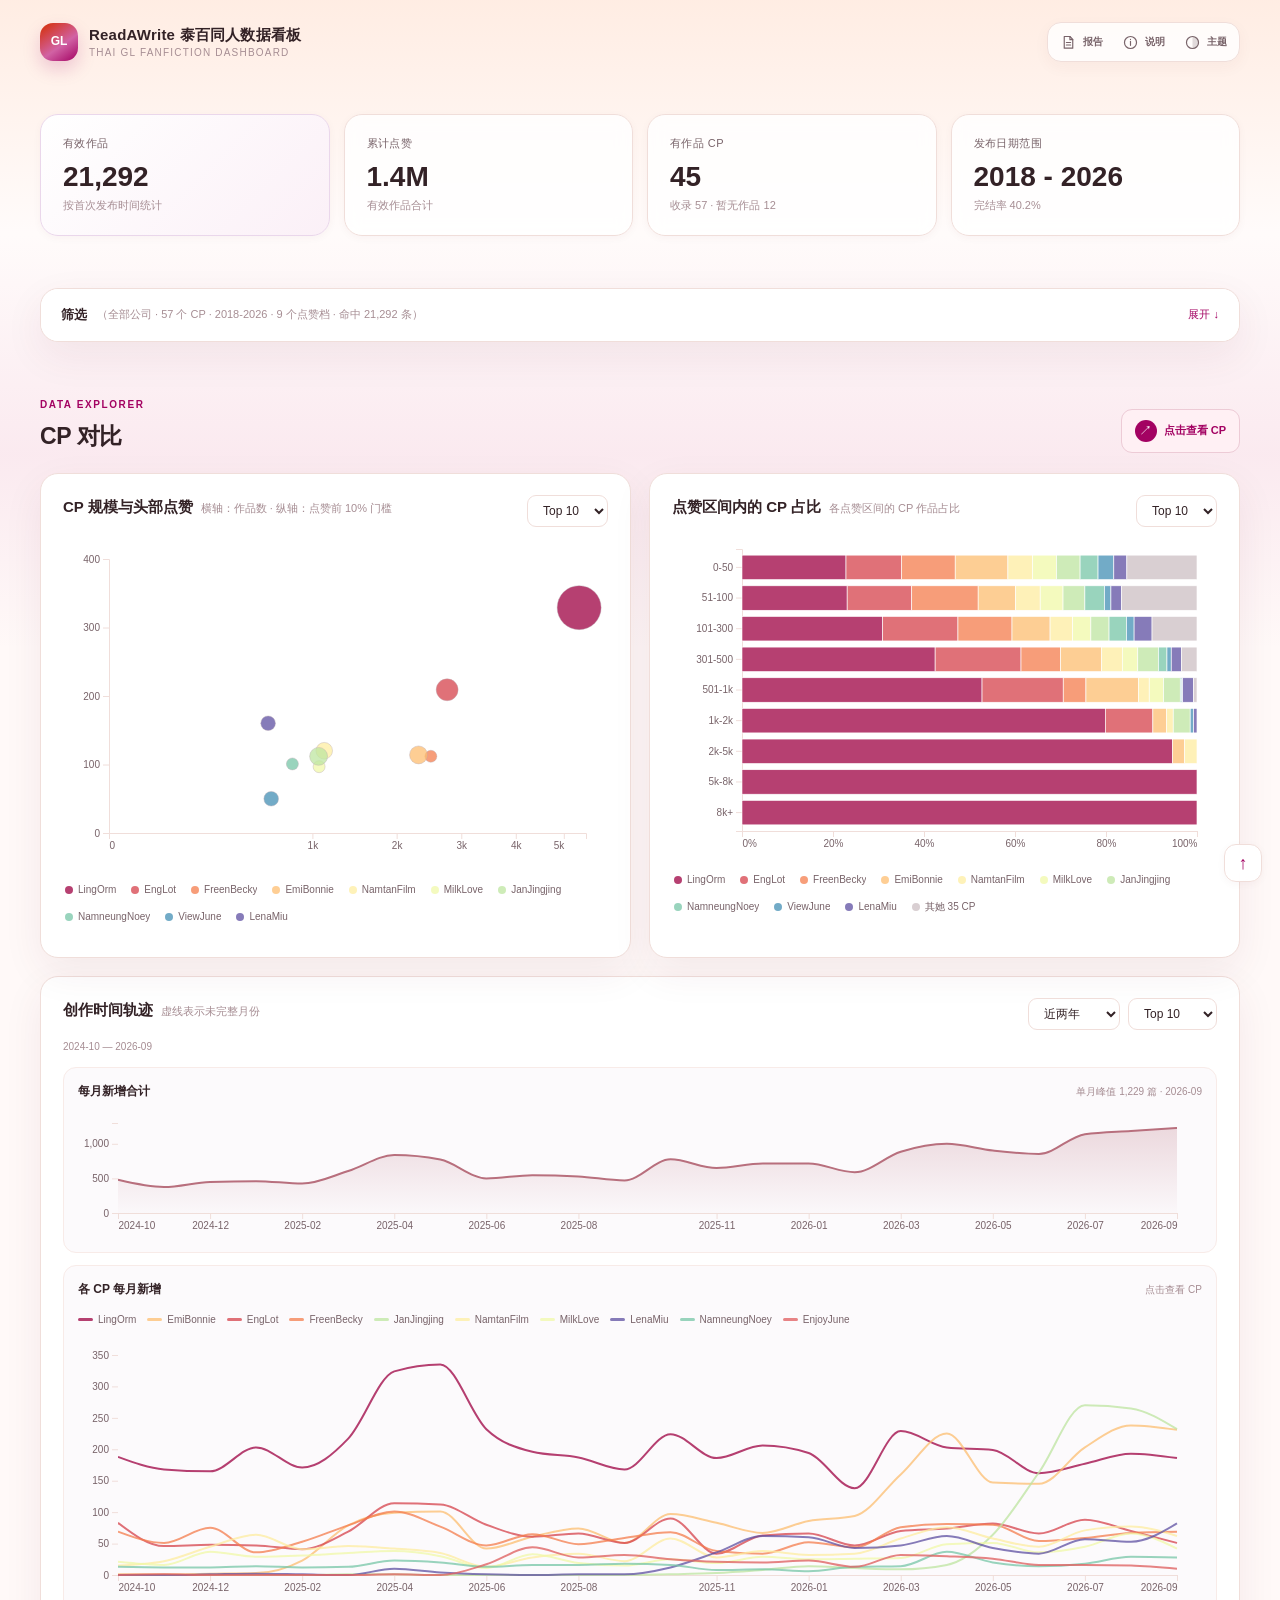
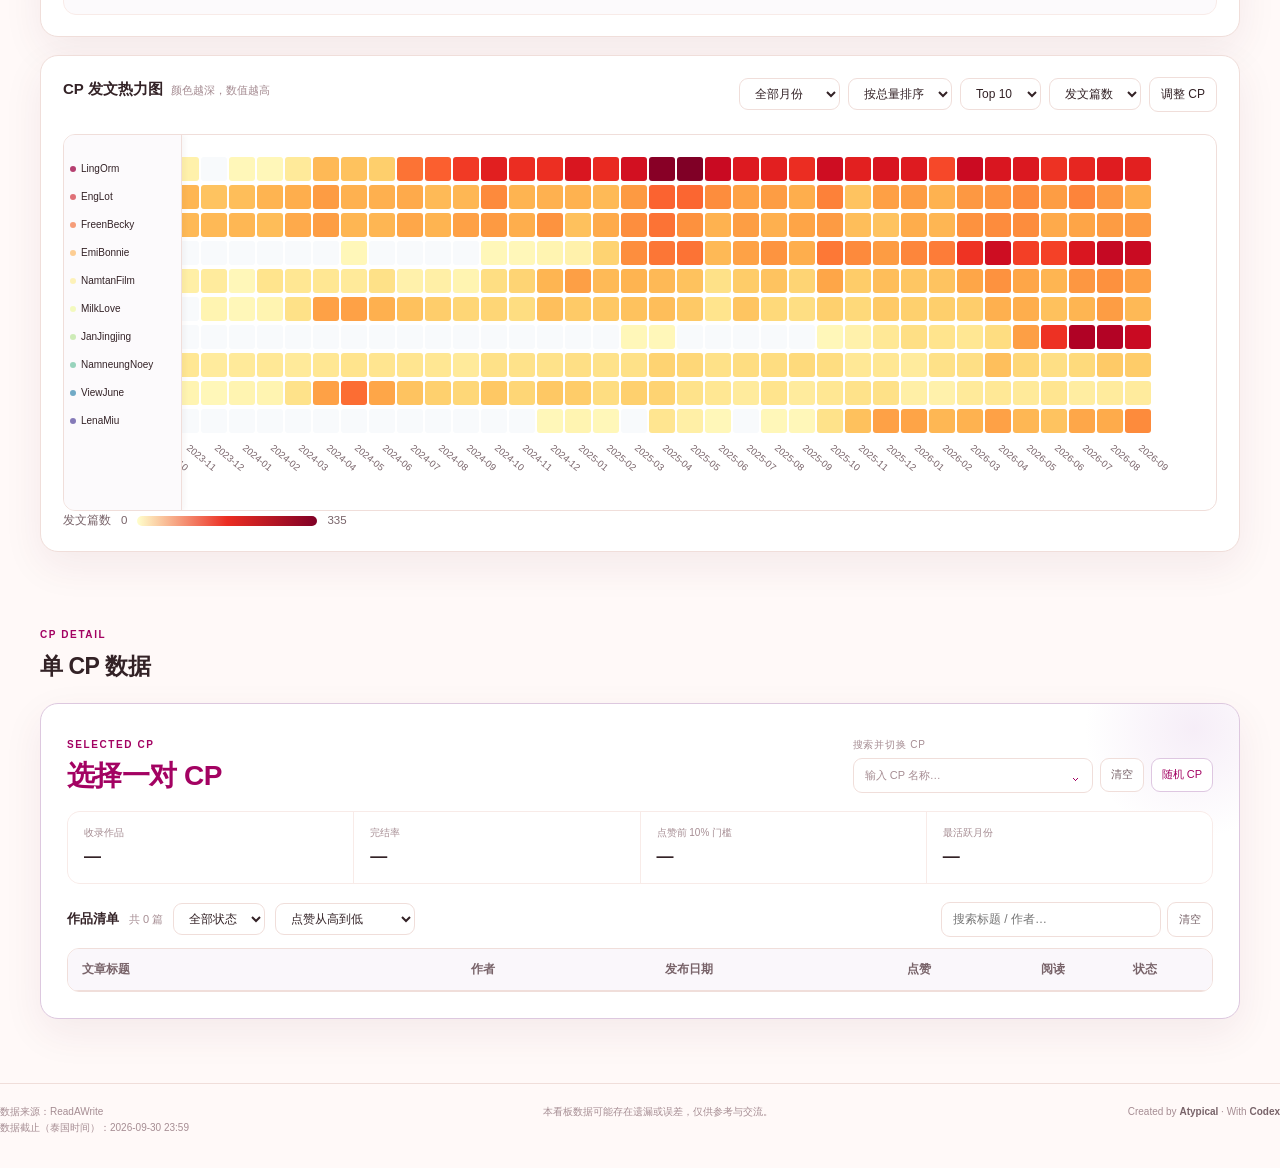
==== index.html @ e224a563 "发布最新剧集与CP数据" ====
<!DOCTYPE html>
<html lang="zh-CN">
<head>
    <meta charset="UTF-8" />
    <meta name="viewport" content="width=device-width, initial-scale=1.0" />
    <script>
        try {
            if (localStorage.getItem("dashboard-theme") === "white") document.documentElement.dataset.theme = "white";
        } catch (_) {}
        if ("scrollRestoration" in history) history.scrollRestoration = "manual";
        const navigationEntry = performance.getEntriesByType("navigation")[0];
        if (navigationEntry && navigationEntry.type === "reload") {
            if (location.hash) history.replaceState(null, "", location.pathname + location.search);
            window.scrollTo(0, 0);
            window.addEventListener("pageshow", () => requestAnimationFrame(() => window.scrollTo(0, 0)), { once: true });
        }
    </script>
    <meta name="description" content="ReadAWrite 泰百 CP 同人作品数据看板。" />
    <title>泰百同人数据看板</title>
    <script defer src="vendor/d3.v7.min.js?v=f2094bbf6141"></script>
    <link rel="stylesheet" href="style.css?v=07e636f7b46c" />
</head>
<body>
    <header class="site-header">
        <a class="brand" id="dailyDrawTrigger" href="#top" aria-label="抽取今日 CP">
            <span class="brand-mark">GL</span>
            <span><strong>ReadAWrite 泰百同人数据看板</strong><small>THAI GL FANFICTION DASHBOARD</small></span>
        </a>
        <div class="site-header-actions">
            <button class="header-icon-button review-queue-trigger" id="reviewQueueButton" type="button" aria-expanded="false" aria-controls="reviewQueuePanel" title="打开校对篮" hidden><span class="header-icon" aria-hidden="true"><svg viewBox="0 0 24 24"><path d="M9 5H7a2 2 0 0 0-2 2v12h14V7a2 2 0 0 0-2-2h-2"/><path d="M9 3h6v4H9zM8.5 13l2 2 4.5-5"/></svg></span><span class="header-action-label">校对</span><span class="review-count-badge" id="reviewQueueCount">0</span></button>
            <a class="header-icon-button report-link" href="reports/index.html" aria-label="查看全 CP 数据报告" title="全 CP 报告"><span class="header-icon" aria-hidden="true"><svg viewBox="0 0 24 24"><path d="M6 3.5h8l4 4V20H6z"/><path d="M14 3.5V8h4M9 12h6M9 15.5h6"/></svg></span><span class="header-action-label">报告</span></a>
            <div class="data-info header-data-info" id="dataInfo"><button class="data-info-trigger header-icon-button" id="dataInfoTrigger" type="button" aria-expanded="false" aria-controls="dataInfoPopover" aria-label="数据说明" title="数据说明"><span class="header-icon" aria-hidden="true"><svg viewBox="0 0 24 24"><circle cx="12" cy="12" r="8.5"/><path d="M12 10.5V16"/><path d="M12 7.6h.01"/></svg></span><span class="header-action-label">说明</span></button><div class="data-info-popover" id="dataInfoPopover" role="dialog" aria-label="数据说明" hidden><div class="data-info-header"><strong>数据说明</strong><button id="dataInfoClose" type="button" aria-label="关闭数据说明">×</button></div><dl><div><dt>收录范围：</dt><dd>收录至少有 1 章且发布日期有效的作品。剔除 BL 关键词、非目标 CP、失效页面及人工排除项。</dd></div><div><dt>CP 识别：</dt><dd>按双方姓名的正序、逆序及部分泰文写法识别。</dd></div><div><dt>归属与去重：</dt><dd>同一链接仅保留一条；多 CP 命中时依次参考标题、Tag 与人工复核。</dd></div><div><dt>时间口径：</dt><dd>按作品首次发布时间统计；后续标题、Tag 或 CP 修改可能影响时间线识别。</dd></div><div><dt>免责声明：</dt><dd>非官方数据项目。配色不代表应援色、排名或立场；数据可能存在遗漏或误差，仅供参考与交流。</dd></div></dl></div></div>
            <button class="theme-toggle header-icon-button" id="themeToggle" type="button" aria-label="简洁模式" aria-pressed="false" title="简洁模式"><span class="header-icon" aria-hidden="true"><svg class="theme-glyph" viewBox="0 0 24 24"><circle cx="12" cy="12" r="8.5"/><path class="theme-glyph-fill" d="M12 3.5a8.5 8.5 0 0 1 0 17z"/></svg></span><span class="header-action-label">主题</span></button>
        </div>
    </header>

    <main id="top">
        <section class="kpi-grid" id="kpiStrip" aria-label="当前筛选概览">
            <article class="kpi-card featured"><div class="kpi-label" id="kpiArticleLabel">有效作品</div><div class="kpi-value" id="kpiTotalArticles">—</div><div class="kpi-sub" id="kpiQualityNote">数据加载中…</div></article>
            <article class="kpi-card"><div class="kpi-label">累计点赞</div><div class="kpi-value" id="kpiTotalLikes">—</div><div class="kpi-sub" id="kpiLikesNote">有效作品合计</div></article>
            <article class="kpi-card"><div class="kpi-label" id="kpiCpLabel">有作品 CP</div><div class="kpi-value" id="kpiTotalCPs">—</div><div class="kpi-sub" id="kpiTopCP">收录 — · 暂无作品 —</div></article>
            <article class="kpi-card"><div class="kpi-label">发布日期范围</div><div class="kpi-value" id="kpiTimeSpan">—</div><div class="kpi-sub" id="kpiEndRate">完结率 —</div></article>
        </section>

        <section class="panel" id="filterPanel" style="display:none;">
            <button class="filter-header-bar" id="toggleFilterBtn" type="button" aria-expanded="false" aria-controls="filterContent">
                <span><b>筛选</b><small id="filterSummaryText"></small></span><span id="filterToggleIcon">展开 ↓</span>
            </button>
            <div class="filter-content" id="filterContent" style="display:none;">
                <div class="control-row mobile-collapsed"><button class="mobile-filter-section-toggle" type="button" aria-expanded="false"><span>公司 / 厂牌</span><small id="mobileCompanyCount">—</small></button><span class="control-label">公司 / 厂牌</span><div class="control-body"><div class="btn-group"><button class="btn-action" id="selectAllCompanyBtn">全选</button><button class="btn-action mobile-secondary-action" id="invertCompanyBtn">反选</button><button class="btn-action" id="clearCompanyBtn">清空</button></div><div class="multiselect-box" id="companyCheckboxList"></div></div></div>
                <div class="control-row mobile-collapsed"><button class="mobile-filter-section-toggle" type="button" aria-expanded="false"><span>CP 选择</span><small id="mobileCpCount">—</small></button><span class="control-label">CP 选择</span><div class="control-body"><div class="btn-group"><input type="text" id="cpSearchInput" class="search-input" placeholder="搜索 CP…" /><button class="btn-action" id="selectAllCPBtn">选中可见</button><button class="btn-action mobile-secondary-action" id="invertCPBtn">反选可见</button><button class="btn-action" id="clearCPBtn">清空</button></div><div class="multiselect-box compact-group" id="cpCheckboxList"></div></div></div>
                <div class="control-row mobile-collapsed"><button class="mobile-filter-section-toggle" type="button" aria-expanded="false"><span>发文年份</span><small id="mobileYearCount">—</small></button><span class="control-label">发文年份</span><div class="control-body"><div class="btn-group"><button class="btn-action" id="selectAllYearBtn">全选</button><button class="btn-action mobile-secondary-action" id="invertYearBtn">反选</button><button class="btn-action" id="clearYearBtn">清空</button></div><div class="multiselect-box" id="yearCheckboxList"></div></div></div>
                <div class="control-row mobile-collapsed"><button class="mobile-filter-section-toggle" type="button" aria-expanded="false"><span>点赞分档</span><small id="mobileTierCount">—</small></button><span class="control-label">点赞分档</span><div class="control-body"><div class="btn-group"><button class="btn-action" id="selectAllTierBtn">全选</button><button class="btn-action mobile-secondary-action" id="invertTierBtn">反选</button><button class="btn-action" id="clearTierBtn">清空</button><span class="mobile-line-break"></span><span class="helper">精确区间</span><input type="number" id="customLikeMin" class="search-input small" placeholder="最小" /><span>-</span><input type="number" id="customLikeMax" class="search-input small" placeholder="最大" /></div><div class="btn-group" id="tierChips"></div></div></div>
                <div class="filter-footer"><span class="helper">仅展示收录的有效作品</span><button class="btn-action" id="resetBtn">重置全部筛选</button></div>
                <div class="mobile-filter-actions"><button class="btn-action" id="mobileResetBtn" type="button">重置筛选</button><button class="primary-button" id="mobileCollapseFilterBtn" type="button">收起筛选（<span id="mobileFilterResultCount">—</span> 篇）</button></div>
            </div>
        </section>

        <div id="dashboardGrid" style="display:none;">
            <section id="explore">
                <div class="section-heading"><div><span class="section-kicker">DATA EXPLORER</span><h2>CP 对比</h2></div><div class="interaction-tip"><span aria-hidden="true">↗</span><strong>点击查看 CP</strong></div></div>
                <div class="grid-equal-2">
                    <article class="card"><div class="card-header"><div><h3>CP 规模与头部点赞</h3><p class="sub" id="cpBarSubText">横轴：作品数 · 纵轴：点赞前 10% 门槛</p></div><select id="cpBarTopNSelect"><option value="10" selected>Top 10</option><option value="15">Top 15</option><option value="20">Top 20</option><option value="all">全部</option></select></div><div class="chart-scroll"><svg id="cpBarChart"></svg></div><div id="cpProfileLegend" class="chart-legend"></div></article>
                    <article class="card"><div class="card-header"><div><h3>点赞区间内的 CP 占比</h3><p class="sub" id="likesSubText">各点赞区间的 CP 作品占比</p></div><select id="likesTopNSelect"><option value="10" selected>Top 10</option><option value="15">Top 15</option><option value="20">Top 20</option><option value="all">全部</option></select></div><div class="chart-scroll"><svg id="likesChart"></svg></div><div id="likesLegend" class="chart-legend"></div></article>
                </div>

                <article class="card wide-card" id="growthCard">
                    <div class="card-header"><div><h3>创作时间轨迹</h3><p class="sub">虚线表示未完整月份</p></div><div class="trend-controls"><select id="growthRangeSelect" aria-label="趋势图时间范围"><option value="12">近一年</option><option value="24" selected>近两年</option><option value="all">全部历史</option></select><select id="growthTopNSelect" aria-label="趋势图显示 CP 数量" title="按所选趋势区间的新增作品数排序"><option value="10" selected>Top 10</option><option value="15">Top 15</option><option value="20">Top 20</option><option value="all">全部 CP</option></select></div></div>
                    <div class="trend-range-note"><span id="growthRangeMeta"></span><span id="growthScrollHint" hidden>左右滑动查看历史</span></div>
                    <div class="trend-split-container">
                        <div class="trend-sub-card"><div class="trend-sub-title"><span>每月新增合计</span><span id="totalTrendMeta"></span></div><div class="trend-plot"><div class="trend-scroll" id="growthTotalScroll" tabindex="0" role="region" aria-label="每月新增合计趋势图" aria-describedby="growthScrollHint"><svg id="growthTotalChart"></svg></div><svg class="trend-y-axis" id="growthTotalAxis" aria-hidden="true"></svg></div></div>
                        <div class="trend-sub-card"><div class="trend-sub-title"><span>各 CP 每月新增</span><small>点击查看 CP</small></div><div id="growthLegend" class="chart-legend"></div><div class="trend-plot"><div class="trend-scroll" id="growthCpScroll" tabindex="0" role="region" aria-label="各 CP 每月新增趋势图" aria-describedby="growthScrollHint"><svg id="growthChart"></svg></div><svg class="trend-y-axis" id="growthCpAxis" aria-hidden="true"></svg></div></div>
                    </div>
                </article>

                <article class="card wide-card" id="heatmapCard"><div class="card-header"><div><h3>CP 发文热力图</h3><p class="sub">颜色越深，数值越高</p></div><div class="btn-group"><select id="heatmapRangeSelect" aria-label="热力图时间范围"><option value="all" selected>全部月份</option><option value="3">近 3 个月</option><option value="6">近 6 个月</option><option value="12">近 12 个月</option></select><select id="heatmapSortSelect"><option value="total" selected>按总量排序</option><option value="alpha">按名称排序</option></select><select id="heatmapTopNSelect"><option value="10" selected>Top 10</option><option value="15">Top 15</option><option value="20">Top 20</option><option value="all">全部</option></select><select id="metricSelect"><option value="count">发文篇数</option><option value="likes">点赞总量</option><option value="view_count">阅读总量</option><option value="chapter_count">章节总量</option></select><button id="heatmapCpToggle" class="heatmap-cp-toggle" type="button" aria-expanded="false">调整 CP</button></div></div><div id="heatmapCpPanel" class="heatmap-cp-panel" hidden><div id="heatmapCpChecks" class="heatmap-cp-checks"></div><div class="heatmap-cp-panel-footer"><span id="heatmapHiddenCount">已隐藏 0 个</span><button id="heatmapRestoreAll" type="button">全部显示</button></div></div><div id="heatmapContainer"></div><div id="heatmapLegend"></div></article>
            </section>

            <section id="focus" class="focus-section">
                <div class="section-heading"><div><span class="section-kicker">CP DETAIL</span><h2>单 CP 数据</h2></div></div>
                <article class="focus-card" id="focusCard">
                    <div class="focus-header" id="focusHeader"><div class="lenamiu-easter-egg" id="lenamiuEasterEgg" aria-hidden="true"></div><div class="focus-identity"><span class="focus-overline">SELECTED CP</span><div class="focus-title-line"><h3 id="currentFocusCpLabel">选择一对 CP</h3><a class="single-cp-report-link" id="singleCpReportLink" href="reports/cp.html" aria-label="查看单 CP 创作趋势分析" title="查看趋势报告" hidden>报告 <span>↗</span></a></div></div><div class="focus-picker"><span>搜索并切换 CP</span><div class="focus-picker-row"><div class="focus-combobox"><input id="focusCpSearch" class="search-input" placeholder="输入 CP 名称…" autocomplete="off" role="combobox" aria-expanded="false" aria-controls="focusCpOptions" /><button id="focusCpArrow" type="button" aria-label="展开 CP 列表">⌄</button><div id="focusCpOptions" class="focus-cp-options" role="listbox" hidden></div></div><button class="focus-tool-button" id="clearFocusCpBtn" type="button">清空</button><button class="focus-tool-button random" id="randomCpBtn" type="button">随机 CP</button></div></div></div>
                    <div class="focus-stats" id="focusStats"><div><span>收录作品</span><strong id="focusArticleTotal">—</strong></div><div><span>完结率</span><strong id="focusCompletionRate">—</strong></div><div><span>点赞前 10% 门槛</span><strong id="focusLikeP90">—</strong></div><div><span>最活跃月份</span><strong id="focusPeakMonth">—</strong></div></div>
                    <div class="table-toolbar"><div class="table-title"><strong>作品清单</strong><span id="articleCountBadge">共 0 篇</span><select id="tableStatusSelect" aria-label="作品完结状态"><option value="all">全部状态</option><option value="ended">已完结</option><option value="ongoing">连载中</option></select><select id="tableSortSelect" aria-label="作品排序方式"><option value="likes_desc">点赞从高到低</option><option value="date_desc">发布日期从新到旧</option><option value="views_desc">阅读量从高到低</option><option value="title_asc">标题名称排序</option></select></div><div class="table-search-wrap"><input type="text" id="tableFilterInput" class="table-search-input" placeholder="搜索标题 / 作者…" /><button id="clearTableSearchBtn" type="button">清空</button></div></div>
                    <div class="article-table-wrap"><table class="article-table"><thead><tr><th>文章标题</th><th>作者</th><th>发布日期</th><th class="number">点赞</th><th class="number">阅读</th><th class="center">状态</th></tr></thead><tbody id="articleTableBody"></tbody></table></div><button id="loadMoreArticlesBtn" class="load-more-articles" type="button" hidden>加载更多</button>
                </article>
            </section>
        </div>

    </main>

    <footer id="pageFooter"><span>数据来源：ReadAWrite<br>数据截止（泰国时间）：<span id="dataCutoff">—</span></span><span class="footer-disclaimer">本看板数据可能存在遗漏或误差，仅供参考与交流。</span><span>Created by <strong>Atypical</strong> · With <strong>Codex</strong></span></footer>
    <div class="daily-draw-layer" id="dailyDrawLayer" hidden>
        <button class="daily-draw-close" id="dailyDrawClose" type="button" aria-label="关闭抽卡结果">×</button>
        <div class="daily-card-scene">
            <article class="daily-draw-card" id="dailyDrawCard" role="dialog" aria-modal="true" aria-labelledby="dailyDrawCp" tabindex="0" aria-label="点击翻开今日 CP 卡牌">
                <div class="daily-card-face daily-card-back" aria-hidden="true"><b>今日抽选</b><span>点击揭晓</span><small>READAWRITE</small></div>
                <div class="daily-card-face daily-card-front">
                    <div class="daily-ticket-head"><span class="daily-draw-kicker">今日抽选</span><time id="dailyDrawDate">—</time></div>
                    <div class="daily-photo-area"><div class="daily-reveal-text"><h2 id="dailyDrawCp" aria-live="polite">—</h2></div></div>
                    <div class="daily-draw-result" id="dailyDrawResult"><span class="daily-work-label">随机作品</span><a class="daily-work-title" id="dailyWorkTitle" href="#" target="_blank" rel="noopener noreferrer">—</a><span class="daily-work-status" id="dailyWorkStatus">—</span><div class="daily-work-byline"><span class="daily-work-author" id="dailyWorkAuthor">—</span><span id="dailyWorkLikes">—</span></div><span id="dailyWorkDate" hidden>—</span></div>
                    <div class="daily-ticket-foot" aria-hidden="true"><i></i><small>READAWRITE FANFICTION</small></div>
                </div>
            </article>
        </div>
        <span class="daily-gacha-hint" id="dailyDrawHint">点击卡牌翻开</span>
    </div>
    <a class="back-to-top" href="#top" aria-label="返回顶部" title="返回顶部">↑</a>
    <aside class="review-queue-panel" id="reviewQueuePanel" aria-label="人工校对篮" hidden>
        <div class="review-queue-head"><div><strong>人工校对篮</strong><small>只记录改 CP 与手动排除</small></div><button id="reviewQueueClose" type="button" aria-label="关闭校对篮">×</button></div>
        <div class="review-queue-list" id="reviewQueueList"></div>
        <div class="review-queue-actions"><button class="btn-action" id="reviewQueueClear" type="button">清空</button><button class="primary-button" id="reviewQueueDownload" type="button">导出 CSV</button></div>
    </aside>
    <dialog class="review-dialog" id="reviewDialog">
        <form method="dialog" id="reviewForm">
            <div class="review-dialog-head"><div><span>人工校对</span><strong id="reviewDialogTitle">—</strong></div><button value="cancel" aria-label="关闭校对">×</button></div>
            <p class="review-dialog-current">当前 CP：<b id="reviewDialogCurrentCp">—</b></p>
            <label for="reviewNewCp">改为</label><select id="reviewNewCp"></select>
            <label for="reviewNote">备注（可选）</label><textarea id="reviewNote" rows="2" placeholder="例如：标题实际属于另一组 CP"></textarea>
            <div class="review-dialog-actions"><button class="btn-action" value="cancel">取消</button><button class="review-exclude-button" id="reviewExcludeButton" type="button">手动排除</button><button class="primary-button" id="reviewSaveCpButton" type="button">保存 CP 修改</button></div>
        </form>
    </dialog>
    <div class="tooltip" id="tooltip"></div>
    <script defer src="cp_catalog.js"></script>
    <script defer src="script.js?v=1479b30565b5"></script>
</body>
</html>
---- style.css ----
:root {
    --bg-page:#fff9f8; --bg-card:#fff; --bg-soft:#fff2ee; --border:#f0deda; --border-light:#f8ebe8;
    --text-main:#332226; --text-muted:#786369; --text-sub:#a68d93; --accent:#a30262; --accent-hover:#7f034e;
    --accent-bg:#fbe7f2; --rose:#d162a4; --rose-soft:#fcebf4; --blue:#b74478; --blue-soft:#fae8ef;
    --gold:#e88745; --radius:18px; --shadow-sm:0 2px 8px rgba(105,35,51,.04);
    --shadow-card:0 14px 40px rgba(105,35,51,.07);
}
*{box-sizing:border-box} html{scroll-behavior:smooth} body{margin:0;color:var(--text-main);background:var(--bg-page);font-family:Inter,"Segoe UI","Microsoft YaHei UI","Microsoft YaHei","PingFang SC",sans-serif;line-height:1.6}
body::before{content:"";position:absolute;inset:0 0 auto;height:650px;background:linear-gradient(180deg,rgba(255,154,86,.13),rgba(255,255,255,.34) 36%,rgba(211,98,164,.10) 70%,transparent);pointer-events:none;z-index:-1}
.site-header{max-width:1380px;margin:auto;padding:22px 40px;display:flex;align-items:center;justify-content:space-between;gap:24px}
.brand{display:flex;align-items:center;gap:11px;color:inherit;text-decoration:none}.brand-mark{display:grid;place-items:center;width:38px;height:38px;border-radius:13px;background:linear-gradient(145deg,#d52d00,#d162a4 58%,#a30262);color:#fff;font-size:12px;font-weight:700;box-shadow:0 8px 18px rgba(163,2,98,.18)}
.brand:hover strong{color:var(--accent)}
.daily-draw-layer{position:fixed;inset:0;z-index:1000;display:grid;place-items:center;padding:20px;background:rgba(255,249,248,.58);backdrop-filter:blur(7px)}.daily-draw-layer[hidden]{display:none}.daily-draw-close{position:absolute;top:22px;right:26px;border:0;background:transparent;color:var(--text-muted);font:inherit;font-size:28px;cursor:pointer}.daily-draw-card{position:relative;width:min(390px,100%);min-height:400px;padding:34px;border:1px solid rgba(223,183,195,.75);border-radius:24px;background:linear-gradient(145deg,rgba(255,255,255,.96),rgba(255,246,248,.88));box-shadow:0 26px 70px rgba(99,45,64,.18);overflow:hidden;animation:daily-card-in .68s cubic-bezier(.2,.8,.2,1)}.daily-draw-glow{position:absolute;top:-110px;right:-100px;width:260px;height:260px;border-radius:50%;background:radial-gradient(circle,rgba(209,98,164,.24),transparent 68%);pointer-events:none}.daily-draw-kicker,.daily-work-label{display:block;color:var(--accent);font-size:10px;letter-spacing:.14em}.daily-draw-card h2{margin:12px 0 19px;font-size:38px;font-weight:500;letter-spacing:-.03em}.daily-draw-rule{width:42px;height:2px;margin-bottom:28px;background:linear-gradient(90deg,#d52d00,#d162a4)}.daily-work-label{margin-bottom:8px;color:var(--text-sub)}.daily-work-title{display:block;margin-bottom:5px;color:var(--text-main);font-size:18px;font-weight:600;text-decoration:none}.daily-work-title:hover{color:var(--accent);text-decoration:underline}.daily-work-author{color:var(--text-muted);font-size:12px}.daily-work-meta{display:flex;gap:16px;margin-top:18px;color:var(--text-sub);font-size:11px;font-variant-numeric:tabular-nums}.daily-draw-again{position:absolute;bottom:30px;left:34px;padding:4px 0;border:0;border-bottom:1px solid #c9789a;background:transparent;color:var(--accent);font:inherit;font-size:11px;cursor:pointer}@keyframes daily-card-in{from{opacity:0;transform:translateY(20px) scale(.96) rotateX(7deg)}to{opacity:1;transform:none}}@media(prefers-reduced-motion:reduce){.daily-draw-card{animation:none}}
.brand strong,.brand small{display:block}.brand strong{font-family:"Microsoft YaHei UI","Microsoft YaHei","PingFang SC",sans-serif;font-size:15px;font-weight:600;letter-spacing:.015em}.brand small{font-size:10px;color:var(--text-sub);letter-spacing:.12em;margin-top:-2px}
.site-header-actions{display:flex;align-items:center;gap:1px;padding:3px;border:1px solid var(--border);border-radius:14px;background:rgba(255,255,255,.82);box-shadow:0 5px 16px rgba(105,35,51,.045)}.header-data-info .data-info-popover{right:-4px;left:auto}.header-icon-button{display:flex;width:auto;height:32px;flex:0 0 auto;align-items:center;justify-content:center;gap:6px;padding:0 9px;border:0;border-radius:10px;background:transparent;color:var(--text-muted);font:inherit;line-height:1;text-decoration:none;cursor:pointer;transition:background-color .18s ease,color .18s ease}.header-icon{display:grid;width:17px;height:17px;place-items:center}.header-icon svg{width:17px;height:17px;overflow:visible;fill:none;stroke:currentColor;stroke-width:1.65;stroke-linecap:round;stroke-linejoin:round}.header-icon .theme-glyph-fill{fill:currentColor;stroke:none;opacity:.22}.theme-toggle[aria-pressed="true"] .theme-glyph{transform:rotate(180deg)}.theme-glyph{transition:transform .24s ease}.header-action-label{font-size:10px;font-weight:600}.header-icon-button:hover,.header-icon-button:focus-visible,.header-icon-button[aria-expanded="true"]{background:var(--accent-bg);color:var(--accent)}.header-icon-button:focus-visible{outline:2px solid rgba(163,2,98,.22);outline-offset:1px}.header-data-info .data-info-trigger{padding:0 9px;border:0;border-radius:10px;background:transparent;color:var(--text-muted);box-shadow:none}.header-data-info .data-info-trigger:hover,.header-data-info .data-info-trigger:focus-visible,.header-data-info .data-info-trigger[aria-expanded="true"]{border:0;background:var(--accent-bg);color:var(--accent)}
.theme-toggle{border-radius:11px}.theme-toggle:hover{background:var(--accent-bg);color:var(--accent)}
main{max-width:1380px;margin:auto;padding:0 40px 64px}.hero{min-height:0;padding:34px 6% 30px;display:block}
.eyebrow,.section-kicker,.focus-overline{font-size:10px;letter-spacing:.16em;color:var(--accent);font-weight:700}.hero-title-row{display:flex;align-items:center;gap:16px;flex-wrap:wrap;margin:12px 0 16px}.hero h1{font-family:"Microsoft YaHei UI","Microsoft YaHei","PingFang SC",sans-serif;font-size:clamp(36px,4.4vw,56px);line-height:1.2;letter-spacing:-.025em;font-weight:500;margin:0;max-width:760px}.hero-copy>p{max-width:620px;color:var(--text-muted);font-size:15px;margin:0}.data-info{position:relative;display:flex;align-items:center}.data-info-trigger{border:1px solid #e4bed0;border-radius:999px;background:#fff0f5;color:var(--accent);padding:8px 13px;font:inherit;font-size:12px;font-weight:500;cursor:pointer;box-shadow:0 4px 12px rgba(163,2,98,.07)}.data-info-trigger:hover,.data-info-trigger[aria-expanded="true"]{background:var(--accent);border-color:var(--accent);color:#fff}.data-info-popover{position:absolute;left:0;top:calc(100% + 9px);z-index:50;width:min(520px,calc(100vw - 40px));padding:15px 17px;background:#fff;border:1px solid var(--border);border-radius:14px;box-shadow:0 18px 50px rgba(73,35,49,.16);color:var(--text-muted)}.data-info-header{display:flex;align-items:center;justify-content:space-between;margin-bottom:7px}.data-info-header strong{font-size:13px;color:var(--text-main)}.data-info-header button{border:0;background:transparent;color:var(--text-sub);font:inherit;font-size:20px;line-height:1;cursor:pointer}.data-info-popover dl{margin:0}.data-info-popover dl>div{display:grid;grid-template-columns:72px minmax(0,1fr);gap:7px;font-size:11px;line-height:1.55;margin:6px 0}.data-info-popover dt{font-weight:600;color:var(--text-main);text-align:right}.data-info-popover dd{margin:0}
.hero-actions{display:flex;align-items:end;gap:10px;flex-wrap:wrap}.quick-picker{display:flex;flex-direction:column;gap:5px}.quick-picker span,.focus-picker span{font-size:10px;color:var(--text-sub);letter-spacing:.08em}.hero-search{min-width:260px}.primary-button,.text-button,.btn-action{font:inherit;cursor:pointer}.primary-button{border:0;border-radius:10px;background:var(--text-main);color:#fff;padding:10px 18px;font-size:13px;font-weight:600;box-shadow:0 8px 18px rgba(40,32,45,.14)}.primary-button:hover{background:var(--accent-hover)}.text-button{border:0;background:transparent;color:var(--accent);padding:10px;font-size:12px}
.hero-orbit{position:relative;width:290px;height:290px;justify-self:center}.orbit{position:absolute;border:1px solid rgba(163,2,98,.16);border-radius:50%;inset:10px;transform:rotate(-15deg)}.orbit-two{inset:35px -5px;transform:rotate(43deg);border-color:rgba(239,118,39,.2)}.hero-heart{position:absolute;inset:58px;display:grid;place-items:center;align-content:center;background:linear-gradient(180deg,#d52d00 0 14.28%,#ef7627 14.28% 28.56%,#ff9a56 28.56% 42.84%,#fff 42.84% 57.12%,#d162a4 57.12% 71.4%,#b55690 71.4% 85.68%,#a30262 85.68%);color:#3d242b;border-radius:50%;font-size:26px;font-weight:700;box-shadow:0 28px 60px rgba(163,2,98,.18)}.hero-heart span{font-size:10px;letter-spacing:.12em;margin-top:-3px}.spark{position:absolute;color:var(--gold)}.spark-one{top:24px;right:50px}.spark-two{bottom:37px;left:20px;color:var(--accent)}.spark-three{right:11px;bottom:84px;color:var(--rose)}
.kpi-grid{display:grid;grid-template-columns:repeat(4,1fr);gap:14px;margin:30px 0 52px}.kpi-card{background:rgba(255,255,255,.82);border:1px solid var(--border);border-radius:var(--radius);padding:20px 22px;box-shadow:var(--shadow-sm);backdrop-filter:blur(8px)}.kpi-card.featured{background:linear-gradient(135deg,#fff,#fbf0f7);border-color:#ead7eb}.kpi-label{font-size:11px;color:var(--text-muted);letter-spacing:.04em}.kpi-value{font-size:28px;line-height:1.2;font-weight:700;font-variant-numeric:tabular-nums;margin:7px 0 4px}.kpi-sub{font-size:11px;color:var(--text-sub)}
.section-heading{display:flex;align-items:end;justify-content:space-between;gap:18px;margin:46px 0 18px}.section-heading h2{font-size:23px;margin:3px 0 0;letter-spacing:-.02em}.section-heading>p{font-size:12px;color:var(--text-sub);margin:0}.discovery-section{margin-bottom:52px}.discovery-grid{display:grid;grid-template-columns:repeat(3,1fr);gap:16px}.discovery-card{text-align:left;border:1px solid var(--border);background:#fff;border-radius:var(--radius);padding:22px;cursor:pointer;display:grid;grid-template-columns:auto 1fr;column-gap:13px;box-shadow:var(--shadow-sm);transition:transform .2s ease,box-shadow .2s ease,border-color .2s ease}.discovery-card:hover{transform:translateY(-3px);box-shadow:var(--shadow-card);border-color:#dac7df}.discovery-icon{grid-row:1/5;width:38px;height:38px;border-radius:12px;display:grid;place-items:center;font-size:18px}.discovery-icon.warm{background:var(--rose-soft);color:var(--rose)}.discovery-icon.violet{background:var(--accent-bg);color:var(--accent)}.discovery-icon.blue{background:var(--blue-soft);color:var(--blue)}.discovery-label{font-size:10px;color:var(--text-sub);letter-spacing:.06em}.discovery-card strong{font-size:20px;margin-top:2px}.discovery-card small{font-size:11px;color:var(--text-muted)}.card-link{font-size:11px;color:var(--accent);margin-top:13px}
.panel,.card,.focus-card{background:var(--bg-card);border:1px solid var(--border);border-radius:var(--radius);box-shadow:var(--shadow-card)}.panel{margin:0 0 48px;overflow:hidden}.filter-header-bar{width:100%;border:0;background:#fff;padding:17px 20px;display:flex;align-items:center;justify-content:space-between;color:var(--text-main);cursor:pointer}.filter-header-bar span:first-child{display:flex;align-items:center;gap:10px}.filter-header-bar b{font-size:13px}.filter-header-bar small{font-size:11px;color:var(--text-sub);font-weight:400}.filter-header-bar>span:last-child{font-size:11px;color:var(--accent)}.filter-content{border-top:1px solid var(--border-light);padding:20px}.control-row{display:flex;align-items:flex-start;gap:18px;margin-bottom:16px}.control-label{flex:0 0 82px;padding-top:6px;font-size:12px;font-weight:600;color:var(--text-muted)}.control-body{flex:1;min-width:0}.btn-group{display:flex;gap:7px;flex-wrap:wrap;align-items:center;margin-bottom:8px}.btn-action{padding:5px 11px;font-size:11px;border-radius:8px;border:1px solid var(--border);background:#fff;color:var(--text-muted)}.btn-action:hover{background:var(--accent-bg);border-color:#d9bfdc;color:var(--accent)}.filter-footer{display:flex;justify-content:space-between;align-items:center;margin-top:10px}.divider{color:var(--border)}.helper{font-size:11px;color:var(--text-sub)}
select,.search-input,.table-search-input{font:inherit;border:1px solid var(--border);border-radius:9px;background:#fff;color:var(--text-main);padding:7px 11px;font-size:12px;outline:none}select:focus,.search-input:focus,.table-search-input:focus{border-color:var(--accent);box-shadow:0 0 0 3px rgba(154,92,163,.1)}.search-input{width:180px}.search-input.small{width:78px}.multiselect-box{max-height:90px;overflow:auto;border:1px solid var(--border-light);border-radius:10px;padding:9px 11px;background:#fcfafc;display:flex;flex-wrap:wrap;gap:8px 14px}.multiselect-box.compact-group{max-height:270px;display:block}.checkbox-item{display:inline-flex;align-items:center;gap:5px;font-size:12px;color:var(--text-muted);cursor:pointer}.checkbox-item input{accent-color:var(--accent)}.chip{padding:4px 10px;border:1px solid var(--border);background:#fff;border-radius:999px;font-size:11px;color:var(--text-muted);cursor:pointer}.chip.active{background:var(--accent);border-color:var(--accent);color:#fff}
.grid-equal-2{display:grid;grid-template-columns:1fr 1fr;gap:18px}.card{padding:21px 22px;overflow:hidden}.wide-card{margin-top:18px}.card-header{display:flex;justify-content:space-between;align-items:flex-start;gap:14px;margin-bottom:14px}.card h3{font-size:15px;margin:0}.sub{font-size:11px;color:var(--text-sub);margin:3px 0 0}.chart-scroll{max-height:400px;overflow-y:auto}.chart-legend{display:flex;flex-wrap:wrap;gap:7px 11px;font-size:10px;margin:9px 0}.chart-legend-button{display:inline-flex;align-items:center;gap:5px;border:0;background:transparent;padding:2px;color:var(--text-muted);font:inherit;cursor:pointer}.chart-legend-button span{width:8px;height:8px;border-radius:50%}.chart-legend-button b{font-weight:500}.chart-legend-button:hover{color:var(--accent)}.trend-split-container{display:grid;gap:12px}.trend-sub-card{background:#fcfafc;border:1px solid var(--border-light);border-radius:13px;padding:14px}.trend-sub-title{display:flex;justify-content:space-between;align-items:center;gap:10px;font-size:12px;font-weight:600;margin-bottom:7px}.trend-sub-title span:last-child,.trend-sub-title small{font-size:10px;color:var(--text-sub);font-weight:400}#growthTotalChart{width:100%;height:130px}#growthChart{width:100%;height:260px}.heatmap-wrapper{display:flex;border:1px solid var(--border);border-radius:12px;background:#fff;overflow:hidden}.heatmap-fixed-labels{flex-shrink:0;width:118px;background:#fcfafc;border-right:1px solid var(--border);z-index:2}.heatmap-scroll-area{flex:1;overflow-x:auto;overflow-y:hidden}
.likes-company-legend{display:flex;flex-wrap:wrap;gap:8px 14px;margin:9px 0;font-size:10px}.likes-company-group{display:flex;align-items:center;gap:5px;padding-right:10px;border-right:1px solid var(--border-light)}.likes-company-name{color:var(--text-sub);font-weight:600}.likes-company-items{display:flex;flex-wrap:wrap;gap:3px}.likes-others{align-self:center}.likes-series,.cp-point,.chart-legend-button{transition:opacity .12s ease}
.interaction-tip{display:flex;align-items:center;gap:7px;flex-wrap:wrap;margin:-5px 0 15px;padding:10px 13px;border:1px solid #edcbd6;border-radius:11px;background:#fff0f4;color:var(--text-muted);font-size:11px}.interaction-tip>span:first-child{display:grid;place-items:center;width:22px;height:22px;border-radius:50%;background:var(--accent);color:#fff;font-size:13px}.interaction-tip strong{color:var(--accent);font-weight:700}
.focus-section{margin-top:68px}.focus-card{padding:26px;border-color:#ddc8df;position:relative;overflow:hidden}.focus-card::before{content:"";position:absolute;right:-70px;top:-90px;width:230px;height:230px;background:radial-gradient(circle,rgba(217,183,224,.24),transparent 67%);pointer-events:none}.focus-header,.focus-stats,.scatter-container,.table-toolbar,.article-table-wrap{position:relative;z-index:1}.focus-header{display:flex;justify-content:space-between;gap:20px;align-items:end}.focus-title-line{display:flex;align-items:center}.focus-header h3{font-size:28px;line-height:1.25;letter-spacing:-.02em;color:var(--accent);margin:2px 0 0}.focus-header p{font-size:11px;color:var(--text-sub);margin:0}.focus-picker{display:flex;flex-direction:column;gap:5px}.focus-picker select{min-width:210px;font-weight:600;color:var(--accent)}.focus-stats{display:grid;grid-template-columns:repeat(4,1fr);gap:1px;background:var(--border-light);border:1px solid var(--border-light);border-radius:13px;overflow:hidden;margin:18px 0}.focus-stats>div{background:#fff;padding:13px 16px}.focus-stats span,.focus-stats strong{display:block}.focus-stats span{font-size:10px;color:var(--text-sub)}.focus-stats strong{font-size:17px;margin-top:2px}.scatter-container{margin:22px 0}.scatter-heading{display:flex;justify-content:space-between;align-items:end;font-size:12px;font-weight:600}.table-toolbar{display:flex;justify-content:space-between;align-items:center;gap:12px;margin:18px 0 11px}.table-title{display:flex;align-items:center;gap:10px}.table-title strong{font-size:13px}.table-title span{font-size:11px;color:var(--text-sub)}.table-search-input{width:220px}.article-table-wrap{max-height:440px;overflow:auto;border:1px solid var(--border);border-radius:12px}.article-table{width:100%;min-width:720px;border-collapse:collapse;font-size:12px;table-layout:fixed}.article-table th{position:sticky;top:0;z-index:2;background:#faf7fb;color:var(--text-muted);font-weight:600;text-align:left;padding:11px 14px;border-bottom:1px solid var(--border)}.article-table td{padding:10px 14px;border-bottom:1px solid var(--border-light);vertical-align:top}.article-table tr:hover{background:#fcf8fc}.article-table th:first-child{width:34%}.article-table th:nth-child(2){width:17%}.article-table th:nth-child(3){width:14%}.article-table th.number{text-align:right}.article-table th.center{text-align:center}.number{text-align:right}.center{text-align:center}.title-cell a{color:var(--accent);text-decoration:none;font-weight:600;display:block;white-space:nowrap;overflow:hidden;text-overflow:ellipsis}.title-cell a:hover{color:var(--accent-hover);text-decoration:underline}.title-cell span.plain-title,.author-text{display:block;white-space:nowrap;overflow:hidden;text-overflow:ellipsis}.title-cell .dup-note{display:block;font-size:10px;color:var(--text-sub);white-space:normal}.author-text{color:var(--text-muted)}.tag-status{display:inline-block;padding:2px 7px;border-radius:5px;font-size:10px}.tag-end{background:#e9f6ef;color:#377456}.tag-ongoing{background:#fff4df;color:#986923}
.lenamiu-easter-egg{position:absolute;inset:0;overflow:hidden;pointer-events:none;z-index:0}.lenamiu-emoji-mark{position:absolute;opacity:0;filter:blur(1px);font-family:"Apple Color Emoji","Segoe UI Emoji",sans-serif;transform:translate(-50%,-50%) translateY(8px) scale(.72) rotate(var(--rotation));animation:lenamiu-emoji-peek 2.45s ease-in-out var(--delay) forwards}@keyframes lenamiu-emoji-peek{0%{opacity:0;transform:translate(-50%,-50%) translateY(8px) scale(.72) rotate(var(--rotation))}28%{opacity:.27;transform:translate(-50%,-50%) translateY(0) scale(1) rotate(var(--rotation))}66%{opacity:.22;transform:translate(-50%,-50%) translateY(-2px) scale(1.03) rotate(var(--rotation))}100%{opacity:0;transform:translate(-50%,-50%) translateY(-5px) scale(.95) rotate(var(--rotation))}}
.focus-header.lenamiu-clickable{cursor:pointer}
.focus-picker-row{display:flex;align-items:center;gap:7px}.focus-combobox{position:relative;flex:1;min-width:240px}.focus-combobox .search-input{width:100%;padding-right:36px}.focus-combobox>button{position:absolute;top:1px;right:1px;width:34px;height:34px;border:0;background:transparent;color:var(--accent);font:inherit;cursor:pointer}.focus-cp-options{position:absolute;top:calc(100% + 6px);right:0;left:0;z-index:30;max-height:272px;overflow-y:auto;padding:5px;border:1px solid var(--border);border-radius:10px;background:rgba(255,255,255,.98);box-shadow:var(--shadow-card);backdrop-filter:blur(10px)}.focus-cp-options[hidden]{display:none}.focus-cp-option{display:flex;width:100%;min-height:34px;align-items:center;padding:6px 9px;border:0;border-radius:7px;background:transparent;color:var(--text-main);font:inherit;font-size:13px;text-align:left;cursor:pointer}.focus-cp-option:hover,.focus-cp-option:focus{background:var(--accent-bg);color:var(--accent);outline:none}.focus-cp-empty{padding:10px;color:var(--text-sub);font-size:12px}.focus-tool-button{flex:0 0 auto;border:1px solid var(--border);border-radius:9px;background:#fff;color:var(--text-muted);padding:7px 10px;font:inherit;font-size:11px;cursor:pointer}.focus-tool-button:hover{border-color:var(--accent);color:var(--accent);background:var(--accent-bg)}.focus-tool-button.random{color:var(--accent);border-color:#dec7e1}
.catalog-section{margin-top:58px}.catalog-grid{display:grid;grid-template-columns:repeat(3,minmax(0,1fr));gap:14px}.catalog-company{background:#fff;border:1px solid var(--border);border-radius:var(--radius);padding:17px 18px}.catalog-company h3{display:flex;justify-content:space-between;align-items:center;margin:0 0 11px;font-size:13px}.catalog-company h3 span{font-size:10px;color:var(--text-sub);font-weight:400}.catalog-cps{display:flex;flex-wrap:wrap;gap:7px}.catalog-cp{border:1px solid var(--border-light);border-radius:999px;background:#fff;padding:5px 9px;color:var(--text-muted);font:inherit;font-size:11px;cursor:pointer}.catalog-cp:hover{border-color:var(--accent);color:var(--accent);background:var(--accent-bg)}.catalog-cp.zero{color:var(--text-sub);border-style:dashed;background:#fdfafa}.catalog-cp b{font-weight:500}.catalog-cp small{margin-left:4px;color:var(--text-sub)}
.focus-picker .search-input{min-width:240px;font-weight:500;color:var(--accent)}.focus-picker .search-input::placeholder{font-size:11px;font-weight:400;color:var(--text-sub)}.coverage-note{margin:34px 0 6px;text-align:center;color:var(--text-sub);font-size:11px}.data-note ul{margin:6px 0 0;padding-left:18px;max-width:980px}.data-note li{font-size:11px;margin:3px 0}.data-note.front-note ul{display:block;max-width:none;line-height:1.48}
.data-note{margin:38px 0 0;padding:17px 20px;background:transparent;border-left:2px solid #d7bfdb;color:var(--text-muted)}.data-note strong{font-size:12px}.data-note p{font-size:11px;margin:3px 0 0;max-width:860px}footer{max-width:1300px;margin:auto;padding:20px 0 32px;border-top:1px solid var(--border);display:flex;justify-content:space-between;gap:12px;font-size:10px;color:var(--text-sub)}footer .footer-disclaimer{flex:1;text-align:center}footer strong{color:var(--text-muted)}
.tooltip{position:fixed;padding:9px 12px;max-width:320px;font-size:11px;background:#2d2631;color:#fff;border-radius:8px;pointer-events:none;opacity:0;z-index:999;box-shadow:0 10px 30px rgba(0,0,0,.22)}.axis text{font-size:10px;fill:var(--text-muted)}.axis line,.axis path{stroke:var(--border)}.growth-legend-row{display:flex;align-items:center;gap:5px;cursor:pointer;color:var(--text-muted)}.growth-legend-swatch{width:15px;height:3px;border-radius:2px}
.cp-company-group{background:#fff!important;border-color:var(--border)!important}.cp-company-group span[style*="color: var(--accent)"]{color:var(--accent)!important}
button:focus-visible,a:focus-visible,input:focus-visible,select:focus-visible{outline:2px solid var(--accent);outline-offset:2px}
body,.site-header,.kpi-card,.panel,.card,.focus-card,.trend-sub-card,.filter-content{transition:background-color .2s ease,border-color .2s ease,box-shadow .2s ease}
html[data-theme="white"] body{--bg-page:#fff;--bg-card:#fff;--bg-soft:#fafafa;--border:#e7e4e5;--border-light:#f0edef;--text-main:#2f292b;--text-muted:#716b6d;--text-sub:#999295;--accent-bg:#f7f2f5;--rose-soft:#f8f4f6;--blue-soft:#f7f5f6;--shadow-sm:0 1px 5px rgba(40,34,36,.04);--shadow-card:0 7px 22px rgba(40,34,36,.05)}html[data-theme="white"] body::before{display:none}html[data-theme="white"] .kpi-card.featured{background:#fff;border-color:var(--border)}html[data-theme="white"] .filter-content,html[data-theme="white"] .multiselect-box,html[data-theme="white"] .trend-sub-card,html[data-theme="white"] .heatmap-fixed-labels,html[data-theme="white"] .article-table th{background:#fafafa}html[data-theme="white"] .interaction-tip{background:#fff;border-color:var(--border)}html[data-theme="white"] .focus-card::before{opacity:.3}html[data-theme="white"] .theme-toggle{background:transparent;color:var(--text-muted)}
.mobile-filter-actions,.mobile-line-break{display:none}.filter-content{position:relative;display:grid;grid-template-columns:1fr 1.25fr 1fr 1fr auto;align-items:end;gap:10px;background:#fcfafc}.filter-content .control-row{position:relative;display:block;margin:0;min-width:0}.filter-content .control-label{display:none}.mobile-filter-section-toggle{display:flex;width:100%;min-height:42px;align-items:center;justify-content:space-between;gap:10px;padding:7px 11px;border:1px solid var(--border);border-radius:9px;background:#fff;color:var(--text-main);font:inherit;text-align:left;cursor:pointer}.mobile-filter-section-toggle>span{font-size:11px;font-weight:600}.mobile-filter-section-toggle small{display:block;max-width:130px;overflow:hidden;color:var(--text-sub);font-size:9px;font-weight:400;text-overflow:ellipsis;white-space:nowrap}.mobile-filter-section-toggle::after{content:"⌄";color:var(--accent);font-size:10px}.control-row:not(.mobile-collapsed) .mobile-filter-section-toggle{border-color:#dcbfd0;background:var(--accent-bg);color:var(--accent)}.control-row:not(.mobile-collapsed) .mobile-filter-section-toggle::after{content:"⌃"}.filter-content .control-row.mobile-collapsed .control-body{display:none}.filter-content .control-body{position:absolute;top:calc(100% + 8px);left:0;z-index:30;width:380px;padding:14px;border:1px solid var(--border);border-radius:10px;background:#fff;box-shadow:var(--shadow-card)}.filter-content .control-row:nth-child(2) .control-body{width:520px}.filter-content .control-row:nth-child(3) .control-body{right:0;left:auto;width:390px}.filter-content .control-row:nth-child(4) .control-body{right:0;left:auto;width:470px}.filter-content>.filter-footer{display:flex;min-height:42px;align-items:center;gap:9px;margin:0;white-space:nowrap}#filterPanel{overflow:visible;border-radius:var(--radius)}.filter-header-bar{border-radius:var(--radius)}.filter-header-bar[aria-expanded="true"]{border-radius:var(--radius) var(--radius) 0 0}.filter-content{border-radius:0 0 var(--radius) var(--radius)}
@media(max-width:1024px){.hero{padding-left:0;padding-right:0}.kpi-grid{grid-template-columns:repeat(2,1fr)}.grid-equal-2{grid-template-columns:1fr}.catalog-grid{grid-template-columns:repeat(2,minmax(0,1fr))}}
@media(max-width:720px){
    .site-header{padding:12px 14px;gap:10px}.brand{gap:8px;min-width:0}.brand-mark{width:32px;height:32px;border-radius:10px}.brand strong{max-width:170px;overflow:hidden;font-size:12px;text-overflow:ellipsis;white-space:nowrap}.brand small{display:none}.site-header-actions{gap:0;padding:3px}.header-icon-button{width:32px;height:32px;flex-basis:32px;padding:0;border-radius:9px}.header-action-label{display:none}.header-data-info .data-info-trigger{padding:0}.header-data-info .data-info-popover{left:14px;right:14px}main{padding:0 14px 32px}
    .hero{min-height:0;padding:24px 0}.hero-title-row{gap:10px;margin:9px 0 8px}.hero h1{font-size:36px;margin:0}.hero-copy>p{margin-bottom:0}.data-info-trigger{padding:6px 10px}.data-info-popover{position:fixed;left:14px;right:14px;top:82px;width:auto;max-height:calc(100vh - 110px);overflow:auto}.data-info-popover dl>div{grid-template-columns:66px minmax(0,1fr);gap:6px;margin:8px 0}.hero-actions{align-items:stretch}.quick-picker,.hero-search,.primary-button{width:100%}
    .kpi-grid{grid-template-columns:1fr 1fr;gap:8px;margin-bottom:32px}.kpi-card{padding:12px}.kpi-value{font-size:21px;margin:4px 0 2px}.kpi-sub{line-height:1.35}
    .section-heading{align-items:flex-start;flex-direction:column;gap:2px;margin:30px 0 12px}.section-heading>p{display:none}.discovery-section{margin-bottom:32px}.discovery-grid{gap:9px}.discovery-card{padding:15px}
    .panel{margin-bottom:30px}.filter-header-bar{padding:13px 14px}.filter-content{padding:14px}.control-row{display:block;margin-bottom:12px}.control-label{display:block;margin-bottom:5px}.filter-header-bar small{display:none}
    .grid-equal-2{display:block}.grid-equal-2 .card+.card{margin-top:11px}.card{padding:14px 12px}.wide-card{margin-top:12px}.card-header{margin-bottom:9px;gap:8px}.card-header select{max-width:104px}.sub{line-height:1.35}
    .interaction-tip{margin:-2px 0 10px;padding:7px 9px;line-height:1.35}.interaction-tip>span:first-child{width:19px;height:19px}
    .chart-legend{flex-wrap:nowrap;overflow-x:auto;gap:5px 9px;margin:6px 0 0;padding-bottom:3px}.chart-legend-button{flex:0 0 auto}.trend-split-container{gap:9px}.trend-sub-card{padding:11px}.trend-sub-title{align-items:flex-start;flex-direction:column;gap:2px}
    .focus-section{margin-top:36px}.focus-card{padding:15px 12px}.focus-header{align-items:flex-start;flex-direction:column;gap:11px;padding-bottom:13px}.focus-header h3{font-size:27px}.focus-picker,.focus-picker select{width:100%}.focus-picker-row{width:100%;align-items:stretch;flex-wrap:wrap}.focus-combobox{flex-basis:100%;min-width:0}.focus-picker-row .search-input{flex:1;min-width:0}.focus-tool-button{flex:1;padding-left:9px;padding-right:9px}.focus-cp-options{max-height:238px}.focus-stats{grid-template-columns:1fr 1fr;margin:12px 0}.focus-stats>div{padding:10px 12px}.scatter-container{margin:14px 0}
    .table-toolbar{align-items:stretch;flex-direction:column;gap:8px;margin:13px 0 8px}.table-title{flex-wrap:wrap}.table-search-input{width:100%}.article-table-wrap{max-height:390px}.article-table{min-width:0;font-size:11px;table-layout:fixed}.article-table th,.article-table td{padding:9px 8px}.article-table th:first-child{width:52%}.article-table th:nth-child(3){width:29%}.article-table th:nth-child(4){width:19%}.article-table th:nth-child(2),.article-table td:nth-child(2),.article-table th:nth-child(5),.article-table td:nth-child(5),.article-table th:nth-child(6),.article-table td:nth-child(6){display:none}
    .heatmap-fixed-labels{width:98px}.heatmap-fixed-labels svg{width:98px}.coverage-note{margin-top:24px}.data-note{margin-top:24px;padding:13px 14px}.data-note.front-note{margin:0 0 22px}.data-note.front-note ul{display:block;line-height:1.5}.catalog-grid{grid-template-columns:1fr}footer{margin:0 14px;padding:16px 0 24px;flex-direction:column}
}
@media(max-width:420px){.hero h1{font-size:34px}.filter-footer{align-items:flex-start;flex-direction:column;gap:8px}.focus-stats{grid-template-columns:1fr 1fr}.focus-stats strong{font-size:15px}}

/* Final readability pass: keep identifiers and numeric columns stable at narrow widths. */
.heatmap-fixed-labels{box-shadow:2px 0 6px rgba(73,35,49,.05)}
.number{font-variant-numeric:tabular-nums}
.tooltip{max-width:min(300px,calc(100vw - 28px));overflow-wrap:anywhere;line-height:1.5}
.chart-legend-button b{max-width:170px;overflow:hidden;text-overflow:ellipsis;white-space:nowrap}
@media(max-width:720px){
    #growthLegend{display:flex;flex-wrap:nowrap;overflow-x:auto;white-space:nowrap;scrollbar-width:none}
    #growthLegend::-webkit-scrollbar{display:none}
    #growthLegend .chart-legend-button b{max-width:130px}
    .interaction-tip{display:grid;grid-template-columns:19px auto;align-items:center}
    .interaction-tip>span:last-child{grid-column:2;min-width:0}
}
@media(max-width:720px){
    .filter-header-bar span:first-child{min-width:0;align-items:flex-start;flex-direction:column;gap:0;text-align:left}.filter-header-bar small{display:block;width:100%;overflow:hidden;text-overflow:ellipsis;white-space:nowrap;font-size:10px}.filter-header-bar>span:last-child{flex:0 0 auto}
    .filter-content{padding:8px 12px 0}.filter-content .control-row{position:relative;display:block;margin:0;border-bottom:1px solid var(--border-light)}.control-row:last-of-type{border-bottom:0}.control-label{display:none}.mobile-filter-section-toggle{display:flex;width:100%;min-height:44px;align-items:center;justify-content:space-between;gap:12px;padding:9px 2px;border:0;background:transparent;color:var(--text-main);font:inherit;font-size:12px;font-weight:600;text-align:left;cursor:pointer}.mobile-filter-section-toggle small{max-width:none;color:var(--text-sub);font-size:10px;font-weight:400}.mobile-filter-section-toggle::after{content:"⌃";color:var(--accent);font-size:11px}.control-row:not(.mobile-collapsed) .mobile-filter-section-toggle{border-color:transparent;background:transparent;color:var(--text-main)}.control-row.mobile-collapsed .mobile-filter-section-toggle::after{content:"⌄"}.control-row.mobile-collapsed .control-body{display:none}.filter-content .control-body,.filter-content .control-row:nth-child(n) .control-body{position:static;right:auto;left:auto;width:auto;padding:2px 0 12px;border:0;border-radius:0;background:transparent;box-shadow:none}
    .mobile-secondary-action{display:none}.mobile-line-break{display:block;flex-basis:100%;height:0}.control-body>.btn-group{gap:6px}.control-body .btn-action{min-height:34px}.control-body #cpSearchInput{width:100%;min-height:38px}.multiselect-box{padding:8px;gap:8px 12px}#companyCheckboxList,#yearCheckboxList{display:flex;max-height:none;overflow-x:auto;overflow-y:hidden;flex-wrap:nowrap;overscroll-behavior-x:contain}#companyCheckboxList .checkbox-item,#yearCheckboxList .checkbox-item{flex:0 0 auto}#cpCheckboxList{max-height:210px;overscroll-behavior:contain}
    .filter-footer{margin:0;padding:12px 0}.filter-footer #resetBtn{display:none}.mobile-filter-actions{position:sticky;bottom:0;z-index:8;display:grid;grid-template-columns:auto minmax(0,1fr);gap:8px;margin:0 -12px;padding:10px 12px calc(10px + env(safe-area-inset-bottom));border-top:1px solid var(--border);background:rgba(255,255,255,.96);box-shadow:0 -8px 22px rgba(105,35,51,.07);backdrop-filter:blur(8px)}.mobile-filter-actions .btn-action,.mobile-filter-actions .primary-button{min-height:42px;padding:8px 12px}.mobile-filter-actions .primary-button{white-space:nowrap}
}
@media(max-width:720px){.focus-picker .search-input{width:100%;min-width:0}.focus-cp-options{position:relative;inset:auto;top:auto;margin-top:6px;max-height:216px}}
.focus-header{z-index:40}.focus-cp-options{z-index:50;max-height:216px;background:#fff;box-shadow:0 16px 34px rgba(88,55,84,.18)}.load-more-articles{display:block;margin:12px auto 0;padding:8px 18px;border:1px solid var(--border);border-radius:9px;background:#fff;color:var(--accent);font:inherit;font-size:11px;cursor:pointer}.load-more-articles:hover{border-color:var(--accent);background:var(--accent-bg)}.load-more-articles[hidden]{display:none}
.table-search-wrap{display:flex;align-items:stretch;gap:6px}.table-search-wrap .table-search-input{width:220px}.table-search-wrap button{border:1px solid var(--border);border-radius:9px;background:#fff;color:var(--text-muted);padding:0 11px;font:inherit;font-size:11px;cursor:pointer}.table-search-wrap button:hover{border-color:var(--accent);color:var(--accent);background:var(--accent-bg)}@media(max-width:720px){.table-search-wrap{width:100%}.table-search-wrap .table-search-input{width:auto;min-width:0;flex:1}}
.heatmap-cp-toggle{border:1px solid var(--border);border-radius:9px;background:#fff;color:var(--text-muted);padding:7px 10px;font:inherit;font-size:11px;cursor:pointer}.heatmap-cp-toggle:hover,.heatmap-cp-toggle[aria-expanded="true"]{border-color:var(--accent);color:var(--accent);background:var(--accent-bg)}.heatmap-cp-panel{margin:0 0 16px;padding:12px 14px;border:1px solid var(--border-light);border-radius:11px;background:var(--bg-soft)}.heatmap-cp-panel[hidden]{display:none}.heatmap-cp-checks{display:grid;grid-template-columns:repeat(4,minmax(0,1fr));gap:8px 14px}.heatmap-cp-panel-footer{display:flex;align-items:center;justify-content:space-between;gap:10px;margin-top:12px;padding-top:10px;border-top:1px solid var(--border-light);font-size:11px;color:var(--text-sub)}.heatmap-cp-panel-footer button{border:0;background:transparent;color:var(--accent);font:inherit;cursor:pointer}@media(max-width:720px){.heatmap-cp-checks{grid-template-columns:repeat(2,minmax(0,1fr))}.heatmap-cp-panel{padding:10px}}
.heatmap-cp-toggle{color:var(--text-main);padding:7px 11px;font-size:12px}
@media(max-width:720px){#heatmapCard .card-header{align-items:stretch;flex-direction:column}#heatmapCard .card-header .btn-group{display:grid;grid-template-columns:repeat(2,minmax(0,1fr));gap:7px;margin:0}#heatmapCard .card-header .btn-group select,#heatmapCard .card-header .btn-group button{width:100%;max-width:none}.table-title{display:grid;grid-template-columns:minmax(0,1fr) minmax(0,1fr);gap:7px;width:100%;align-items:center}.table-title strong{grid-column:1}.table-title>span{grid-column:2;text-align:right}.table-title select{width:100%;min-width:0}.table-search-wrap{margin-top:0}footer{align-items:center;gap:8px;text-align:center}footer .footer-disclaimer{width:100%;text-align:center}}
@media(prefers-reduced-motion:reduce){*{scroll-behavior:auto!important;transition:none!important}}
.back-to-top{position:fixed;right:18px;bottom:18px;z-index:70;display:grid;width:38px;height:38px;place-items:center;border:1px solid var(--border);border-radius:12px;background:rgba(255,255,255,.92);box-shadow:var(--shadow-sm);color:var(--accent);font-size:18px;text-decoration:none;backdrop-filter:blur(8px)}.back-to-top:hover{border-color:var(--accent);background:var(--accent-bg)}@media(max-width:720px){.back-to-top{right:12px;bottom:12px;width:36px;height:36px}}
.daily-draw-layer{background:rgba(255,249,248,.42);backdrop-filter:blur(5px)}.daily-draw-card{width:min(370px,calc(100vw - 28px));min-height:352px;padding:30px 30px 27px;border-radius:21px}.daily-draw-card h2{min-height:52px;margin:9px 0 0;font-size:34px;line-height:1.25;transition:opacity .16s ease,transform .16s ease}.daily-draw-status{display:block;margin:3px 0 16px;color:var(--text-sub);font-size:10px;letter-spacing:.08em}.daily-draw-rule{margin-bottom:21px}.daily-draw-result{transition:opacity .24s ease,transform .24s ease}.daily-draw-card.is-drawing h2{opacity:.72;transform:translateY(2px)}.daily-draw-card.is-drawing .daily-draw-result{opacity:.18;transform:translateY(5px);pointer-events:none}.daily-draw-again{position:static;margin-top:25px;border:1px solid var(--border);border-radius:9px;padding:7px 12px;background:#fff;color:var(--accent)}.daily-draw-again:hover{border-color:#d9b8c8;background:var(--accent-bg)}.daily-draw-again:disabled{opacity:.45;cursor:default}.daily-draw-close{top:18px;right:20px;width:36px;height:36px;border-radius:10px;font-size:22px}.daily-draw-close:hover{background:var(--accent-bg);color:var(--accent)}
@media(max-width:720px){.daily-draw-layer{align-items:end;padding:12px}.daily-draw-card{width:100%;min-height:330px;padding:28px 24px 24px;border-radius:21px}.daily-draw-card h2{font-size:30px}.daily-draw-close{top:16px;right:16px}.daily-draw-again{width:100%;min-height:40px}}
.daily-draw-sparks{position:absolute;inset:0;pointer-events:none}.daily-draw-sparks i{position:absolute;width:6px;height:6px;border-radius:50%;background:var(--rose);opacity:0}.daily-draw-sparks i:nth-child(1){top:16%;left:13%;background:var(--gold)}.daily-draw-sparks i:nth-child(2){top:12%;right:17%;width:4px;height:4px}.daily-draw-sparks i:nth-child(3){top:43%;right:8%;background:#d52d00}.daily-draw-sparks i:nth-child(4){bottom:20%;right:15%;width:5px;height:5px;background:var(--gold)}.daily-draw-sparks i:nth-child(5){bottom:14%;left:12%;width:4px;height:4px}.daily-draw-sparks i:nth-child(6){top:48%;left:7%;background:#b55690}.daily-draw-card.is-revealing{animation:daily-reveal-card .78s cubic-bezier(.16,.84,.28,1) both}.daily-draw-card.is-revealing .daily-draw-glow{animation:daily-glow 1.15s ease-out both}.daily-draw-card.is-revealing .daily-draw-kicker{animation:daily-rise .46s .18s both}.daily-draw-card.is-revealing h2{animation:daily-name .7s .16s cubic-bezier(.16,.9,.24,1) both}.daily-draw-card.is-revealing .daily-draw-status{animation:daily-rise .45s .36s both}.daily-draw-card.is-revealing .daily-draw-rule{transform-origin:left center;animation:daily-line .55s .42s both}.daily-draw-card.is-revealing .daily-draw-result{animation:daily-rise .58s .55s both}.daily-draw-card.is-revealing .daily-draw-again{animation:daily-rise .48s .72s both}.daily-draw-card.is-revealing .daily-draw-sparks i{animation:daily-spark .85s var(--spark-delay, .15s) ease-out both}.daily-draw-card.is-revealing .daily-draw-sparks i:nth-child(2){--spark-delay:.24s}.daily-draw-card.is-revealing .daily-draw-sparks i:nth-child(3){--spark-delay:.31s}.daily-draw-card.is-revealing .daily-draw-sparks i:nth-child(4){--spark-delay:.38s}.daily-draw-card.is-revealing .daily-draw-sparks i:nth-child(5){--spark-delay:.46s}.daily-draw-card.is-revealing .daily-draw-sparks i:nth-child(6){--spark-delay:.29s}@keyframes daily-reveal-card{0%{opacity:0;transform:translateY(28px) scale(.88);filter:blur(6px);box-shadow:0 0 0 rgba(99,45,64,0)}55%{opacity:1;transform:translateY(-4px) scale(1.015);filter:blur(0)}100%{opacity:1;transform:none;box-shadow:0 26px 70px rgba(99,45,64,.18)}}@keyframes daily-name{0%{opacity:0;letter-spacing:.12em;transform:translateY(18px) scale(.94)}65%{opacity:1;letter-spacing:-.03em;transform:translateY(-2px) scale(1.025)}100%{opacity:1;letter-spacing:-.03em;transform:none}}@keyframes daily-rise{from{opacity:0;transform:translateY(12px)}to{opacity:1;transform:none}}@keyframes daily-line{from{opacity:0;transform:scaleX(0)}to{opacity:1;transform:scaleX(1)}}@keyframes daily-glow{0%{opacity:0;transform:scale(.35)}45%{opacity:1;transform:scale(1.18)}100%{opacity:.72;transform:scale(1)}}@keyframes daily-spark{0%{opacity:0;transform:scale(.2)}38%{opacity:.9;transform:scale(1.8)}100%{opacity:0;transform:translateY(-13px) scale(.35)}}@media(prefers-reduced-motion:reduce){.daily-draw-card.is-revealing,.daily-draw-card.is-revealing *{animation:none!important}}
.daily-motion-compare{position:absolute;top:20px;right:58px;z-index:2;display:flex;padding:2px;border:1px solid var(--border);border-radius:8px;background:rgba(255,255,255,.76)}.daily-motion-compare button{border:0;border-radius:6px;background:transparent;padding:4px 8px;color:var(--text-sub);font:inherit;font-size:9px;cursor:pointer}.daily-motion-compare button.active{background:var(--accent-bg);color:var(--accent);font-weight:600}.daily-draw-card.preview-original.is-revealing{animation:daily-card-in .68s cubic-bezier(.2,.8,.2,1) both}.daily-draw-card.preview-original.is-revealing .daily-draw-glow,.daily-draw-card.preview-original.is-revealing .daily-draw-kicker,.daily-draw-card.preview-original.is-revealing h2,.daily-draw-card.preview-original.is-revealing .daily-draw-status,.daily-draw-card.preview-original.is-revealing .daily-draw-rule,.daily-draw-card.preview-original.is-revealing .daily-draw-result,.daily-draw-card.preview-original.is-revealing .daily-draw-again,.daily-draw-card.preview-original.is-revealing .daily-draw-sparks i{animation:none}.daily-draw-card.preview-original .daily-draw-sparks{display:none}@media(max-width:720px){.daily-motion-compare{top:18px;right:56px}}
.daily-draw-layer.is-opening{animation:daily-page-open .62s cubic-bezier(.2,.76,.24,1) both}.daily-draw-card.is-revealing{animation:daily-result-enter .7s .18s cubic-bezier(.16,.84,.28,1) both}.daily-draw-card.is-revealing .daily-draw-glow,.daily-draw-card.is-revealing .daily-draw-kicker,.daily-draw-card.is-revealing h2,.daily-draw-card.is-revealing .daily-draw-status,.daily-draw-card.is-revealing .daily-draw-rule,.daily-draw-card.is-revealing .daily-draw-result,.daily-draw-card.is-revealing .daily-draw-again{animation:none}.daily-draw-layer:not(.is-opening) .daily-draw-card.is-revealing{animation:daily-result-refresh .42s ease both}@keyframes daily-page-open{0%{clip-path:circle(0 at 58px 42px);background:rgba(255,249,248,0);backdrop-filter:blur(0)}70%{clip-path:circle(150vmax at 58px 42px)}100%{clip-path:none;background:rgba(255,249,248,.42);backdrop-filter:blur(5px)}}@keyframes daily-result-enter{0%{opacity:0;transform:translateY(34px) scale(.92)}60%{opacity:1;transform:translateY(-5px) scale(1.012)}100%{opacity:1;transform:none}}@keyframes daily-result-refresh{0%{opacity:.4;transform:scale(.975)}100%{opacity:1;transform:none}}@media(prefers-reduced-motion:reduce){.daily-draw-layer.is-opening,.daily-draw-card.is-revealing{animation:none!important}}
.daily-draw-layer{opacity:1;background:rgba(255,250,248,.82);backdrop-filter:blur(8px)}.daily-draw-layer.is-opening{animation:daily-overlay-in .4s ease both}.daily-draw-layer.is-closing{animation:daily-overlay-out .32s ease both;pointer-events:none}.daily-draw-card{width:min(312px,calc(100vw - 28px));min-height:0;padding:15px 15px 27px;border-radius:13px;background:#fff;text-align:center;box-shadow:0 22px 50px rgba(159,11,96,.13),0 2px 5px rgba(45,28,35,.06);overflow:visible}.daily-draw-card.is-revealing{animation:daily-polaroid-in .66s .08s cubic-bezier(.23,1,.32,1) both}.daily-draw-layer.is-closing .daily-draw-card{animation:daily-polaroid-out .3s ease both}.daily-draw-glow,.daily-draw-rule{display:none}.daily-draw-kicker{margin:5px 0 11px;color:var(--text-sub)}.daily-photo-area{display:grid;width:100%;height:232px;place-items:center;padding:22px;border:1px solid var(--line,var(--border));border-radius:8px;background:linear-gradient(145deg,var(--accent-bg),#fff 72%);overflow:hidden}.daily-reveal-text{opacity:1}.daily-draw-card.is-revealing .daily-reveal-text{animation:daily-develop 1.25s .24s ease both}.daily-draw-status{margin:0 0 7px;color:var(--text-sub)}.daily-draw-card h2{min-height:0;margin:0;color:var(--accent);font-size:clamp(27px,7vw,36px);font-weight:750;line-height:1.2;letter-spacing:.01em}.daily-draw-result{padding:20px 7px 0;text-align:left}.daily-work-label{margin-bottom:6px}.daily-work-title{font-size:16px;line-height:1.45}.daily-work-meta{margin-top:12px}.daily-draw-again{display:block;width:calc(100% - 14px);margin:20px 7px 0}.daily-close-hint{display:block;margin-top:12px;color:var(--text-sub);font-size:9px;letter-spacing:.1em}.daily-draw-close{z-index:3}.daily-draw-layer:not(.is-opening) .daily-draw-card.is-revealing{animation:daily-polaroid-refresh .42s ease both}.daily-draw-layer:not(.is-opening) .daily-draw-card.is-revealing .daily-reveal-text{animation:daily-develop .72s ease both}@keyframes daily-overlay-in{from{opacity:0;backdrop-filter:blur(0)}to{opacity:1;backdrop-filter:blur(8px)}}@keyframes daily-overlay-out{from{opacity:1}to{opacity:0;backdrop-filter:blur(0)}}@keyframes daily-polaroid-in{0%{opacity:0;transform:translateY(42px) scale(.94) rotate(-3deg)}100%{opacity:1;transform:translateY(0) scale(1) rotate(1.7deg)}}@keyframes daily-polaroid-out{from{opacity:1;transform:rotate(1.7deg)}to{opacity:0;transform:translateY(24px) scale(.96) rotate(-2deg)}}@keyframes daily-develop{0%{opacity:0;filter:blur(12px);transform:scale(.97)}100%{opacity:1;filter:blur(0);transform:none}}@keyframes daily-polaroid-refresh{0%{transform:rotate(1.7deg) scale(.97)}100%{transform:rotate(1.7deg) scale(1)}}@media(max-width:720px){.daily-draw-layer{align-items:center;padding:14px}.daily-draw-card{width:min(312px,100%);padding:14px 14px 24px}.daily-photo-area{height:210px}.daily-draw-again{min-height:38px}.daily-close-hint{margin-top:10px}}@media(prefers-reduced-motion:reduce){.daily-draw-layer.is-opening,.daily-draw-layer.is-closing,.daily-draw-card.is-revealing,.daily-draw-card.is-revealing .daily-reveal-text{animation:none!important}}
.daily-draw-card{overflow:hidden;perspective:900px}.daily-draw-card::after{content:"GL\A TODAY'S DRAW";position:absolute;inset:0;z-index:20;display:grid;place-content:center;white-space:pre;text-align:center;color:#fff;font-size:12px;font-weight:700;line-height:2.2;letter-spacing:.2em;background:linear-gradient(145deg,#d52d00 0 18%,#ef7627 18% 31%,#ff9a56 31% 43%,#fff 43% 56%,#d162a4 56% 70%,#b55690 70% 84%,#a30262 84%);border:10px solid #fff;box-shadow:inset 0 0 0 1px rgba(255,255,255,.5);opacity:0;pointer-events:none}.daily-draw-card.is-revealing,.daily-draw-layer:not(.is-opening) .daily-draw-card.is-revealing{animation:daily-card-draw 1s cubic-bezier(.18,.8,.2,1) both}.daily-draw-card.is-revealing::after{animation:daily-card-back 1s ease both}.daily-draw-card.is-revealing .daily-draw-kicker,.daily-draw-card.is-revealing .daily-photo-area,.daily-draw-card.is-revealing .daily-draw-result,.daily-draw-card.is-revealing .daily-draw-again,.daily-draw-card.is-revealing .daily-close-hint{animation:daily-card-front .44s .51s ease both}.daily-draw-card.is-revealing .daily-reveal-text{animation:none}@keyframes daily-card-draw{0%{opacity:0;transform:translateY(120px) scale(.76) rotate(-8deg) rotateY(68deg)}35%{opacity:1;transform:translateY(-12px) scale(1.025) rotate(3deg) rotateY(14deg)}62%{transform:translateY(3px) scale(.99) rotate(-1deg) rotateY(0)}100%{opacity:1;transform:translateY(0) scale(1) rotate(1.4deg) rotateY(0)}}@keyframes daily-card-back{0%,42%{opacity:1}58%,100%{opacity:0}}@keyframes daily-card-front{from{opacity:0;filter:blur(7px);transform:translateY(7px)}to{opacity:1;filter:blur(0);transform:none}}@media(prefers-reduced-motion:reduce){.daily-draw-card.is-revealing::after,.daily-draw-card.is-revealing .daily-draw-kicker,.daily-draw-card.is-revealing .daily-photo-area,.daily-draw-card.is-revealing .daily-draw-result,.daily-draw-card.is-revealing .daily-draw-again,.daily-draw-card.is-revealing .daily-close-hint{animation:none!important}.daily-draw-card::after{display:none}}
.daily-draw-layer{flex-direction:column;background:rgba(20,15,18,.9);backdrop-filter:blur(10px)}.daily-card-scene{width:300px;height:480px;perspective:1100px}.daily-draw-card,.daily-draw-card.is-revealing,.daily-draw-layer:not(.is-opening) .daily-draw-card.is-revealing{position:relative;width:100%;height:100%;min-height:0;padding:0;border:0;border-radius:17px;background:transparent;box-shadow:none;overflow:visible;transform-style:preserve-3d;transition:transform .82s cubic-bezier(.175,.885,.32,1.16);animation:daily-gacha-enter .48s ease both;cursor:pointer}.daily-draw-card::after{display:none}.daily-draw-card.is-flipped{transform:rotateY(180deg)}.daily-card-face{position:absolute;inset:0;display:flex;flex-direction:column;align-items:center;border-radius:17px;backface-visibility:hidden;-webkit-backface-visibility:hidden;overflow:hidden}.daily-card-back{justify-content:center;border:2px solid #654654;background:radial-gradient(circle at 50% 38%,rgba(211,93,157,.17),transparent 32%),linear-gradient(145deg,#38272e,#171013);color:#fff;box-shadow:0 20px 55px rgba(0,0,0,.38)}.daily-card-back::before{content:"";position:absolute;inset:15px;border:1px solid rgba(255,255,255,.16);border-radius:11px}.daily-card-back b{font-size:58px;line-height:1;letter-spacing:-.06em}.daily-card-back span{margin-top:20px;color:#c2adb5;font-size:11px;letter-spacing:.23em}.daily-card-back small{position:absolute;bottom:24px;color:#806c74;font-size:8px;letter-spacing:.2em}.daily-card-front{padding:17px 16px 22px;border:2px solid var(--border);background:#fffaf8;box-shadow:0 20px 55px rgba(0,0,0,.32);transform:rotateY(180deg)}.daily-card-front .daily-draw-kicker{margin:2px 0 12px}.daily-card-front .daily-photo-area{height:222px;flex:0 0 222px}.daily-card-front .daily-draw-result{width:100%;padding:17px 7px 0}.daily-card-front .daily-draw-again{margin-top:auto}.daily-gacha-hint{margin-top:18px;color:#fff;font-size:11px;letter-spacing:.11em;opacity:.62}.daily-draw-close{color:rgba(255,255,255,.7)}.daily-draw-close:hover{background:rgba(255,255,255,.1);color:#fff}.daily-draw-layer.is-closing .daily-draw-card{animation:daily-gacha-exit .28s ease both}.daily-draw-layer.is-closing .daily-gacha-hint{opacity:0}@keyframes daily-gacha-enter{from{opacity:0;transform:translateY(48px) scale(.94)}to{opacity:1;transform:translateY(0) scale(1)}}@keyframes daily-gacha-exit{from{opacity:1;transform:translateY(0) scale(1)}to{opacity:0;transform:translateY(32px) scale(.96)}}@media(max-width:720px){.daily-card-scene{width:min(286px,calc(100vw - 42px));height:min(455px,calc(100vh - 110px))}.daily-card-front{padding:14px}.daily-card-front .daily-photo-area{height:200px;flex-basis:200px}.daily-gacha-hint{margin-top:13px}}@media(prefers-reduced-motion:reduce){.daily-draw-card{transition:none!important}.daily-draw-card.is-flipped{transform:rotateY(180deg)}}
.daily-draw-card{animation:none}.daily-draw-card.is-revealing,.daily-draw-layer:not(.is-opening) .daily-draw-card.is-revealing{animation:daily-gacha-enter .48s ease both}.daily-card-back b{font-size:34px;letter-spacing:.08em}.daily-card-back span{margin-top:15px;letter-spacing:.18em}

/* Owner-only review mode: open the dashboard with ?review=1. */
.review-queue-trigger[hidden],.review-queue-panel[hidden]{display:none}.review-count-badge{display:grid;min-width:17px;height:17px;place-items:center;padding:0 4px;border-radius:999px;background:var(--accent);color:#fff;font-size:9px;font-weight:700}.review-row-button{display:inline-flex;align-items:center;margin-top:5px;padding:2px 7px;border:1px solid var(--border);border-radius:6px;background:#fff;color:var(--text-sub);font:inherit;font-size:9px;cursor:pointer}.review-row-button:hover{border-color:var(--accent);background:var(--accent-bg);color:var(--accent)}.review-row-button.queued{border-color:#d7b4c7;background:var(--accent-bg);color:var(--accent);font-weight:600}.review-queue-panel{position:fixed;right:18px;bottom:68px;z-index:180;width:min(390px,calc(100vw - 28px));max-height:min(620px,calc(100vh - 100px));overflow:hidden;border:1px solid var(--border);border-radius:16px;background:rgba(255,255,255,.98);box-shadow:0 24px 70px rgba(65,31,43,.2);backdrop-filter:blur(12px)}.review-queue-head{display:flex;align-items:flex-start;justify-content:space-between;gap:16px;padding:16px 17px;border-bottom:1px solid var(--border-light)}.review-queue-head strong,.review-queue-head small{display:block}.review-queue-head strong{font-size:14px}.review-queue-head small{margin-top:2px;color:var(--text-sub);font-size:10px}.review-queue-head button,.review-dialog-head>button{border:0;background:transparent;color:var(--text-sub);font:inherit;font-size:21px;line-height:1;cursor:pointer}.review-queue-list{max-height:410px;overflow-y:auto;padding:7px 15px}.review-queue-empty{margin:0;padding:24px 7px;color:var(--text-sub);font-size:11px;line-height:1.7;text-align:center}.review-queue-item{display:flex;align-items:center;justify-content:space-between;gap:12px;padding:10px 2px;border-bottom:1px solid var(--border-light)}.review-queue-item:last-child{border-bottom:0}.review-queue-item>div{min-width:0}.review-queue-item strong,.review-queue-item small{display:block;overflow:hidden;text-overflow:ellipsis;white-space:nowrap}.review-queue-item strong{font-size:11px}.review-queue-item small{margin-top:2px;color:var(--text-sub);font-size:9px}.review-queue-item>button{flex:0 0 auto;border:0;background:transparent;color:var(--accent);font:inherit;font-size:9px;cursor:pointer}.review-queue-actions{display:grid;grid-template-columns:auto 1fr;gap:8px;padding:12px 15px;border-top:1px solid var(--border-light);background:#fcfafc}.review-queue-actions .primary-button{padding-block:8px}.review-queue-actions button:disabled{opacity:.45;cursor:default}.review-dialog{width:min(470px,calc(100vw - 28px));padding:0;border:1px solid var(--border);border-radius:17px;background:#fff;color:var(--text-main);box-shadow:0 26px 80px rgba(52,27,37,.25)}.review-dialog::backdrop{background:rgba(42,27,33,.38);backdrop-filter:blur(4px)}.review-dialog form{display:grid;gap:8px;padding:19px}.review-dialog-head{display:flex;align-items:flex-start;justify-content:space-between;gap:18px;margin-bottom:3px}.review-dialog-head span,.review-dialog-head strong{display:block}.review-dialog-head span{color:var(--accent);font-size:9px;font-weight:700;letter-spacing:.12em}.review-dialog-head strong{max-width:390px;margin-top:4px;overflow:hidden;font-size:16px;text-overflow:ellipsis;white-space:nowrap}.review-dialog-current{margin:0 0 5px;color:var(--text-muted);font-size:11px}.review-dialog label{color:var(--text-muted);font-size:10px;font-weight:600}.review-dialog select,.review-dialog textarea{width:100%;border:1px solid var(--border);border-radius:9px;background:#fff;color:var(--text-main);font:inherit;font-size:12px;outline:none}.review-dialog textarea{padding:9px 11px;resize:vertical}.review-dialog select:focus,.review-dialog textarea:focus{border-color:var(--accent);box-shadow:0 0 0 3px rgba(163,2,98,.08)}.review-dialog-actions{display:flex;justify-content:flex-end;gap:8px;margin-top:8px}.review-exclude-button{border:1px solid #e1b9bc;border-radius:9px;background:#fff7f6;color:#9a3f49;padding:8px 12px;font:inherit;font-size:11px;font-weight:600;cursor:pointer}.review-exclude-button:hover{border-color:#b94d5f;background:#fff0ef}.review-dialog-actions .primary-button{padding:8px 13px;font-size:11px}
@media(max-width:720px){.review-count-badge{position:absolute;right:-3px;top:-4px;min-width:16px;height:16px}.review-queue-trigger{position:relative}.review-queue-panel{right:8px;bottom:56px;width:calc(100vw - 16px);max-height:calc(100vh - 78px);border-radius:14px}.review-queue-list{max-height:calc(100vh - 230px)}.review-dialog form{padding:16px}.review-dialog-actions{display:grid;grid-template-columns:1fr 1fr}.review-dialog-actions .btn-action{display:none}.review-dialog-actions .primary-button,.review-exclude-button{width:100%}.review-row-button{min-height:25px;padding-inline:8px}}
.daily-card-scene{height:420px}.daily-card-front{padding:15px}.daily-card-front .daily-draw-kicker{margin:1px 0 9px}.daily-card-front .daily-photo-area{height:178px;flex-basis:178px}.daily-draw-status{margin-bottom:5px}.daily-card-front .daily-draw-result{padding:16px 5px 0}.daily-work-title{display:-webkit-box;margin:5px 0 9px;overflow:hidden;font-size:16px;line-height:1.42;-webkit-box-orient:vertical;-webkit-line-clamp:2;white-space:normal}.daily-work-byline{display:flex;align-items:center;justify-content:space-between;gap:10px;color:var(--text-sub);font-size:10px}.daily-work-author{max-width:68%;overflow:hidden;text-overflow:ellipsis;white-space:nowrap}.daily-gacha-hint{margin-top:14px}@media(max-width:720px){.daily-card-scene{height:min(410px,calc(100vh - 100px))}.daily-card-front .daily-photo-area{height:165px;flex-basis:165px}}
.daily-card-front{isolation:isolate;background:linear-gradient(145deg,rgba(255,255,255,.98),rgba(255,247,249,.98))}.daily-card-front::before{content:"";position:absolute;inset:0;z-index:-1;opacity:.14;pointer-events:none;background-image:radial-gradient(circle at 20% 30%,rgba(82,51,61,.22) 0 .55px,transparent .7px),radial-gradient(circle at 72% 66%,rgba(82,51,61,.17) 0 .5px,transparent .68px);background-size:9px 11px,13px 15px}.daily-card-front::after{content:"";position:absolute;inset:-35% -90%;z-index:5;background:linear-gradient(115deg,transparent 42%,rgba(255,255,255,.72) 49%,transparent 56%);transform:translateX(-38%);opacity:0;pointer-events:none}.daily-draw-card.is-flipped .daily-card-front::after{animation:daily-ticket-shine .72s .28s ease-out both}.daily-ticket-head{display:flex;width:100%;align-items:center;justify-content:space-between;margin:0 0 11px;padding:0 3px}.daily-ticket-head .daily-draw-kicker{margin:0;color:var(--text-sub);font-size:9px;font-weight:500;letter-spacing:.13em;opacity:.7}.daily-ticket-head time{color:var(--text-sub);font-family:Consolas,"SFMono-Regular",monospace;font-size:9px;letter-spacing:.04em;opacity:.72}.daily-photo-area{background:linear-gradient(145deg,rgba(251,231,242,.9),rgba(255,255,255,.84));box-shadow:inset 0 0 30px rgba(163,2,98,.035)}.daily-card-front h2{letter-spacing:.045em}.daily-work-label{font-size:8px;letter-spacing:.13em;opacity:.68}.daily-work-title{font-weight:700;color:var(--text-main)}.daily-work-byline>span:last-child{flex:0 0 auto;padding:3px 8px;border-radius:999px;background:var(--accent-bg);color:var(--accent);font-variant-numeric:tabular-nums}.daily-ticket-foot{display:flex;width:100%;align-items:end;justify-content:space-between;gap:12px;margin-top:auto;padding:11px 5px 0}.daily-ticket-foot i{display:block;width:70px;height:15px;opacity:.25;background:repeating-linear-gradient(90deg,var(--text-muted) 0 1px,transparent 1px 3px,var(--text-muted) 3px 5px,transparent 5px 7px)}.daily-ticket-foot small{color:var(--text-sub);font-family:Consolas,"SFMono-Regular",monospace;font-size:7px;letter-spacing:.1em}@keyframes daily-ticket-shine{0%{opacity:0;transform:translateX(-38%)}22%{opacity:.85}100%{opacity:0;transform:translateX(38%)}}@media(prefers-reduced-motion:reduce){.daily-draw-card.is-flipped .daily-card-front::after{animation:none!important;display:none}}
.daily-card-scene{width:292px;height:388px}.daily-card-front{padding:13px 14px 14px}.daily-ticket-head{margin-bottom:8px}.daily-card-front .daily-photo-area{height:142px;flex-basis:142px}.daily-card-front h2{font-size:clamp(25px,6.5vw,32px)}.daily-card-front .daily-draw-result{padding:14px 4px 0}.daily-work-title{margin:4px 0 8px;font-size:15px}.daily-ticket-foot{padding-top:7px}.daily-ticket-foot i{height:11px}.daily-gacha-hint{margin-top:12px}@media(max-width:720px){.daily-card-scene{width:min(282px,calc(100vw - 44px));height:min(378px,calc(100vh - 104px))}.daily-card-front .daily-photo-area{height:136px;flex-basis:136px}}
.daily-card-scene{height:342px}.daily-card-front .daily-photo-area{height:128px;flex-basis:128px}.daily-card-front h2{max-width:100%;font-size:30px;line-height:1.15;white-space:nowrap}.daily-card-front h2.long-name{font-size:24px;letter-spacing:.015em}.daily-card-front h2.extra-long-name{font-size:20px;letter-spacing:0}.daily-card-front .daily-draw-result{padding-top:12px}.daily-ticket-foot{margin-top:14px;padding-top:0}.daily-ticket-foot i{height:9px}.daily-gacha-hint{margin-top:10px}@media(max-width:720px){.daily-card-scene{height:min(336px,calc(100vh - 104px))}.daily-card-front .daily-photo-area{height:124px;flex-basis:124px}.daily-card-front h2{font-size:28px}.daily-card-front h2.long-name{font-size:23px}.daily-card-front h2.extra-long-name{font-size:19px}}
.daily-card-scene{width:306px;height:306px}.daily-card-front{display:grid;grid-template-rows:auto 108px minmax(0,1fr) auto;padding:14px 15px 13px}.daily-ticket-head{margin:0 0 9px}.daily-card-front .daily-photo-area{height:108px;min-height:0;flex-basis:auto}.daily-card-front h2{font-size:28px}.daily-card-front h2.long-name{font-size:23px}.daily-card-front h2.extra-long-name{font-size:19px}.daily-card-front .daily-draw-result{align-self:start;padding:15px 4px 0}.daily-work-label{display:block;margin-bottom:5px}.daily-work-title{margin:0 0 10px;font-size:15px;line-height:1.38}.daily-work-byline{min-height:24px}.daily-ticket-foot{align-self:end;margin:0;padding:9px 4px 0;border-top:1px solid rgba(166,141,147,.14)}.daily-ticket-foot i{width:58px;height:8px}.daily-ticket-foot small{font-size:6px}.daily-gacha-hint{margin-top:12px}@media(max-width:720px){.daily-card-scene{width:min(296px,calc(100vw - 40px));height:min(300px,calc(100vh - 104px))}.daily-card-front{padding:13px 14px 12px}.daily-card-front .daily-photo-area{height:104px}.daily-card-front .daily-draw-result{padding-top:13px}}
.daily-card-scene{width:300px;height:400px}.daily-card-front{grid-template-rows:auto 132px minmax(0,1fr) auto;padding:15px 16px 14px}.daily-ticket-head{margin-bottom:10px}.daily-card-front .daily-photo-area{height:132px}.daily-card-front .daily-draw-result{display:flex;align-self:stretch;flex-direction:column;justify-content:center;padding:13px 5px 9px}.daily-work-label{margin-bottom:7px}.daily-work-title{margin-bottom:12px}.daily-ticket-foot{padding-top:10px}.daily-gacha-hint{margin-top:13px}@media(max-width:720px){.daily-card-scene{width:min(288px,calc(100vw - 42px));height:min(384px,calc(100vh - 104px))}.daily-card-front{padding:14px 15px 13px}.daily-card-front .daily-photo-area{height:126px}.daily-card-front .daily-draw-result{padding:11px 4px 8px}}
.daily-card-scene{width:270px;height:386px}.daily-card-front{grid-template-rows:auto 230px minmax(0,1fr) auto;padding:13px 19px 15px}.daily-ticket-head{margin-bottom:8px}.daily-card-front .daily-photo-area{width:230px;height:230px;justify-self:center}.daily-card-front .daily-draw-result{justify-content:flex-start;padding:10px 2px 5px}.daily-work-label{margin-bottom:3px}.daily-work-title{margin:0 0 7px;font-size:14px;line-height:1.32}.daily-work-byline{min-height:19px}.daily-ticket-foot{margin-top:0;padding:7px 2px 0}.daily-ticket-foot i{width:52px;height:7px}.daily-gacha-hint{margin-top:11px}@media(max-width:720px){.daily-card-scene{width:min(264px,calc(100vw - 48px));height:min(377px,calc(100vh - 100px))}.daily-card-front{padding:12px 17px 14px}.daily-card-front .daily-photo-area{width:230px;height:230px}.daily-card-front .daily-draw-result{padding-top:9px}.daily-work-title{font-size:13px}}
.daily-draw-card{cursor:pointer}.daily-draw-card.is-flipped{cursor:default}.daily-draw-card.is-flipped .daily-card-front{cursor:default}.daily-work-title,.daily-draw-close{cursor:pointer}
.daily-draw-layer{background:rgba(38,25,31,.88)}.daily-card-back{border-color:#70465a;background:radial-gradient(circle at 50% 36%,rgba(190,58,127,.23),transparent 34%),linear-gradient(150deg,#421b31 0%,#29141f 48%,#130d11 100%);box-shadow:0 24px 62px rgba(9,4,7,.46)}.daily-card-back::before{border-color:rgba(255,235,244,.18)}.daily-card-back b{color:#fff8fb;text-shadow:0 2px 18px rgba(211,93,157,.22)}.daily-card-back span{color:#c8a9b8}.daily-card-back small{color:#876b78}.daily-card-front{border-color:#ead6dd;background:linear-gradient(150deg,#fffdfc,#fff9fa 58%,#fff6f8);box-shadow:0 22px 58px rgba(18,7,12,.34)}.daily-ticket-head .daily-draw-kicker,.daily-ticket-head time{color:#9d828c}.daily-photo-area{border-color:#ead1dc;background:radial-gradient(circle at 72% 22%,rgba(255,255,255,.86),transparent 34%),linear-gradient(145deg,#f9e5ee,#fff7f9 54%,#f3e6ed);box-shadow:inset 0 0 34px rgba(132,30,83,.045)}.daily-card-front h2{color:#98075b}.daily-work-label{color:#a38a93}.daily-work-title{color:#34242a}.daily-work-author{color:#76616a}.daily-work-byline>span:last-child{background:#f8e5ee;color:#94105a}.daily-ticket-foot{border-top-color:rgba(140,104,119,.16)}.daily-ticket-foot i{opacity:.2}.daily-ticket-foot small{color:#a48b94}.daily-gacha-hint{color:#f7edf1;opacity:.68}
.daily-card-front h2{color:#67415f}
.daily-card-front{grid-template-rows:auto 230px minmax(min-content,1fr) auto}.daily-work-byline{margin-bottom:9px}.daily-ticket-foot{padding-top:10px}.daily-card-scene.long-work-title .daily-draw-result,.daily-card-scene.extra-long-work-title .daily-draw-result{padding-bottom:7px}@media(max-width:720px){.daily-work-byline{margin-bottom:8px}.daily-ticket-foot{padding-top:9px}}
.daily-work-title{display:-webkit-box;overflow:hidden;white-space:normal;text-overflow:ellipsis;-webkit-box-orient:vertical;-webkit-line-clamp:2}.daily-card-front h2.extra-long-name{white-space:nowrap}.daily-work-byline{align-items:center}.daily-work-author{display:block;max-width:68%;min-width:0;overflow:hidden;text-overflow:ellipsis;white-space:nowrap}.daily-work-byline>span:last-child{margin-top:0}
.daily-work-status{display:block;margin:-3px 0 7px;color:#a38a93;font-size:9px;letter-spacing:.04em}.daily-work-byline{margin-bottom:7px}
.focus-identity{min-width:0}.focus-title-line{min-width:0;gap:9px}.focus-title-line h3{min-width:0;overflow:hidden;text-overflow:ellipsis;white-space:nowrap}.single-cp-report-link{display:inline-flex;align-items:center;gap:3px;flex:0 0 auto;padding:4px 7px;border:1px solid var(--border);border-radius:7px;background:#fff;color:var(--accent);font-size:9px;font-weight:600;line-height:1.2;text-decoration:none;white-space:nowrap}.single-cp-report-link:hover{border-color:#d9b8c8;background:var(--accent-bg)}.single-cp-report-link[hidden]{display:none}@media(max-width:720px){.focus-identity{width:100%}.focus-title-line{align-items:center;flex-direction:row}.single-cp-report-link{padding:3px 6px;font-size:8px}}
.daily-ticket-foot{border-top:0!important}


/* Prevent long legends and chart contents from defining the mobile card width. */
.trend-split-container,.trend-sub-card{min-width:0}
#growthTotalChart,#growthChart,#cpBarChart,#likesChart{display:block;width:100%;max-width:100%}
.trend-sub-title{flex-wrap:wrap}
.trend-sub-title>span:first-child{flex-shrink:0}
#totalTrendMeta{margin-left:auto;text-align:right;overflow-wrap:anywhere}
.trend-controls{flex-shrink:0}
.trend-range-note{display:flex;justify-content:space-between;flex-wrap:wrap;gap:4px 12px;margin:-5px 0 12px;color:var(--text-sub);font-size:10px}
.trend-plot{position:relative;min-width:0;background:inherit}
.trend-scroll{width:100%;overflow-x:auto;overflow-y:hidden;overscroll-behavior-x:contain;scrollbar-width:thin;scrollbar-color:var(--border) transparent}
.trend-scroll:focus-visible{outline:2px solid var(--accent);outline-offset:2px}
.trend-scroll #growthTotalChart,.trend-scroll #growthChart{width:var(--trend-width,100%);max-width:none}
.trend-y-axis{position:absolute;top:0;left:0;background:inherit;pointer-events:none}
.trend-y-axis[hidden]{display:none}
#growthLegend .growth-legend-row{flex:0 0 auto;border:0;background:transparent;padding:3px 0;font:inherit;text-align:left;white-space:nowrap}
#growthLegend .growth-legend-row:focus-visible{outline:2px solid var(--accent);outline-offset:2px}
@media(max-width:520px){
    #growthCard>.card-header{flex-wrap:wrap;gap:9px}
    #growthCard .trend-controls{margin-left:auto;gap:6px}
    #growthCard .trend-controls select{min-width:0}
}
@media(max-width:720px){
    #growthLegend{width:100%;max-width:100%}
}

/* Compact chart headings and mobile reading behavior. */
.section-heading>.interaction-tip{margin:0 0 2px auto}
.card-header>div{display:flex;min-width:0;align-items:baseline;gap:8px;flex-wrap:wrap}
.card-header .sub{margin:0}
.chart-scroll{overflow-x:hidden}
@media(max-width:720px){
    .section-heading{display:flex;align-items:flex-end;justify-content:space-between;flex-direction:row;gap:10px}
    .section-heading>.interaction-tip{display:flex;flex:0 1 auto;margin:0;padding:0;border:0;background:transparent;box-shadow:none;white-space:nowrap}
    .section-heading>.interaction-tip>span:first-child,.section-heading>.interaction-tip>span:last-child{display:none}
    .section-heading>.interaction-tip strong{font-size:10px}
    .chart-legend{scrollbar-width:none}
    .chart-legend::-webkit-scrollbar{display:none}
    #likesChart{display:block;width:100%;max-width:100%}
    #likesLegend{width:100%;max-width:100%}
    .trend-sub-title{align-items:baseline;flex-direction:row;justify-content:space-between}
    .heatmap-fixed-labels{width:108px}
    .heatmap-fixed-labels svg{width:108px}
}

/* Mobile density preview: four metrics read as one quiet ledger. */
@media(max-width:720px){
    .site-header{padding-block:14px}
    .brand strong{max-width:clamp(82px,calc(100vw - 184px),230px);font-size:13px;letter-spacing:0}
    main{padding-inline:18px}

    .kpi-grid{gap:0;margin:24px 0 24px;overflow:hidden;border:1px solid var(--border);border-radius:18px;background:rgba(255,255,255,.86);box-shadow:var(--shadow-card)}
    .kpi-card,.kpi-card.featured{min-height:100px;padding:15px 17px;border:0;border-radius:0;background:transparent;box-shadow:none;backdrop-filter:none}
    .kpi-card:nth-child(odd){border-right:1px solid var(--border-light)}
    .kpi-card:nth-child(-n+2){border-bottom:1px solid var(--border-light)}
    .kpi-label{font-size:10px;letter-spacing:.02em}
    .kpi-value{margin:6px 0 0;font-size:24px;line-height:1.08}
    .kpi-sub{display:block;margin-top:7px;overflow:hidden;color:var(--text-sub);font-size:9px;line-height:1.2;text-overflow:ellipsis;white-space:nowrap}

    .panel{margin-bottom:36px}
    .filter-header-bar{padding:14px 16px}
    .filter-header-bar span:first-child{display:block}
    .filter-header-bar small{display:none!important}

    .section-heading{align-items:center;flex-direction:row;margin:0 0 14px}
    .section-heading .section-kicker{display:block}
    .section-heading>.interaction-tip{display:flex}
    .section-heading h2{margin:0;font-size:22px}

    .card{padding:17px 15px}
    .card-header{align-items:center;margin-bottom:10px}
    .card-header>div{display:flex}
    .card h3{font-size:16px}
    .card-header .sub{display:block}
    .card-header select{min-height:38px}
}

@media(max-width:380px){
    main{padding-inline:14px}
    .kpi-card,.kpi-card.featured{padding-inline:14px}
    .kpi-value{font-size:22px}
}

/* Header popover follows the viewport, including very narrow mobile panels. */
@media(max-width:720px){
    body .header-data-info .data-info-popover{position:fixed;z-index:300;top:64px;right:12px;left:12px;width:auto;max-height:calc(100dvh - 76px);overflow:auto}
}

@media(max-width:320px){
    .data-info-popover dl>div{display:block}
    .data-info-popover dt{margin-bottom:2px;text-align:left}
}
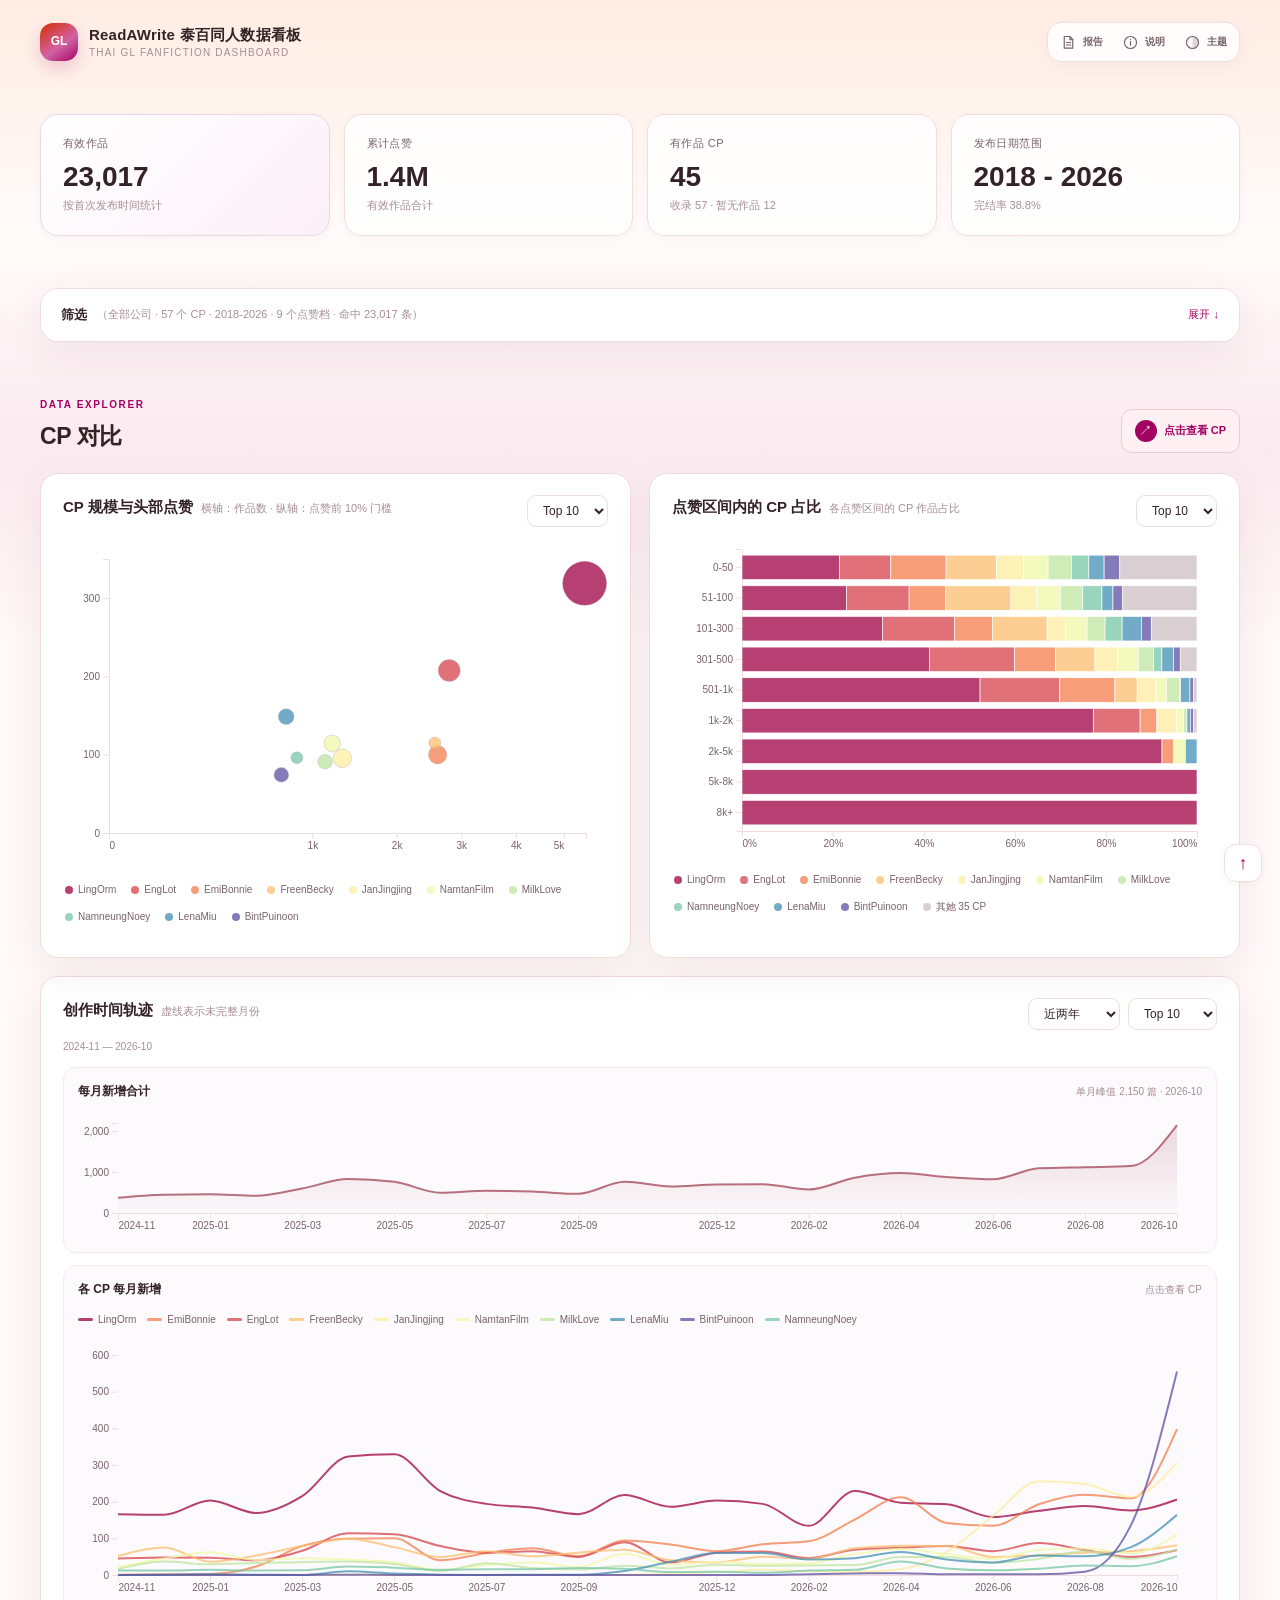
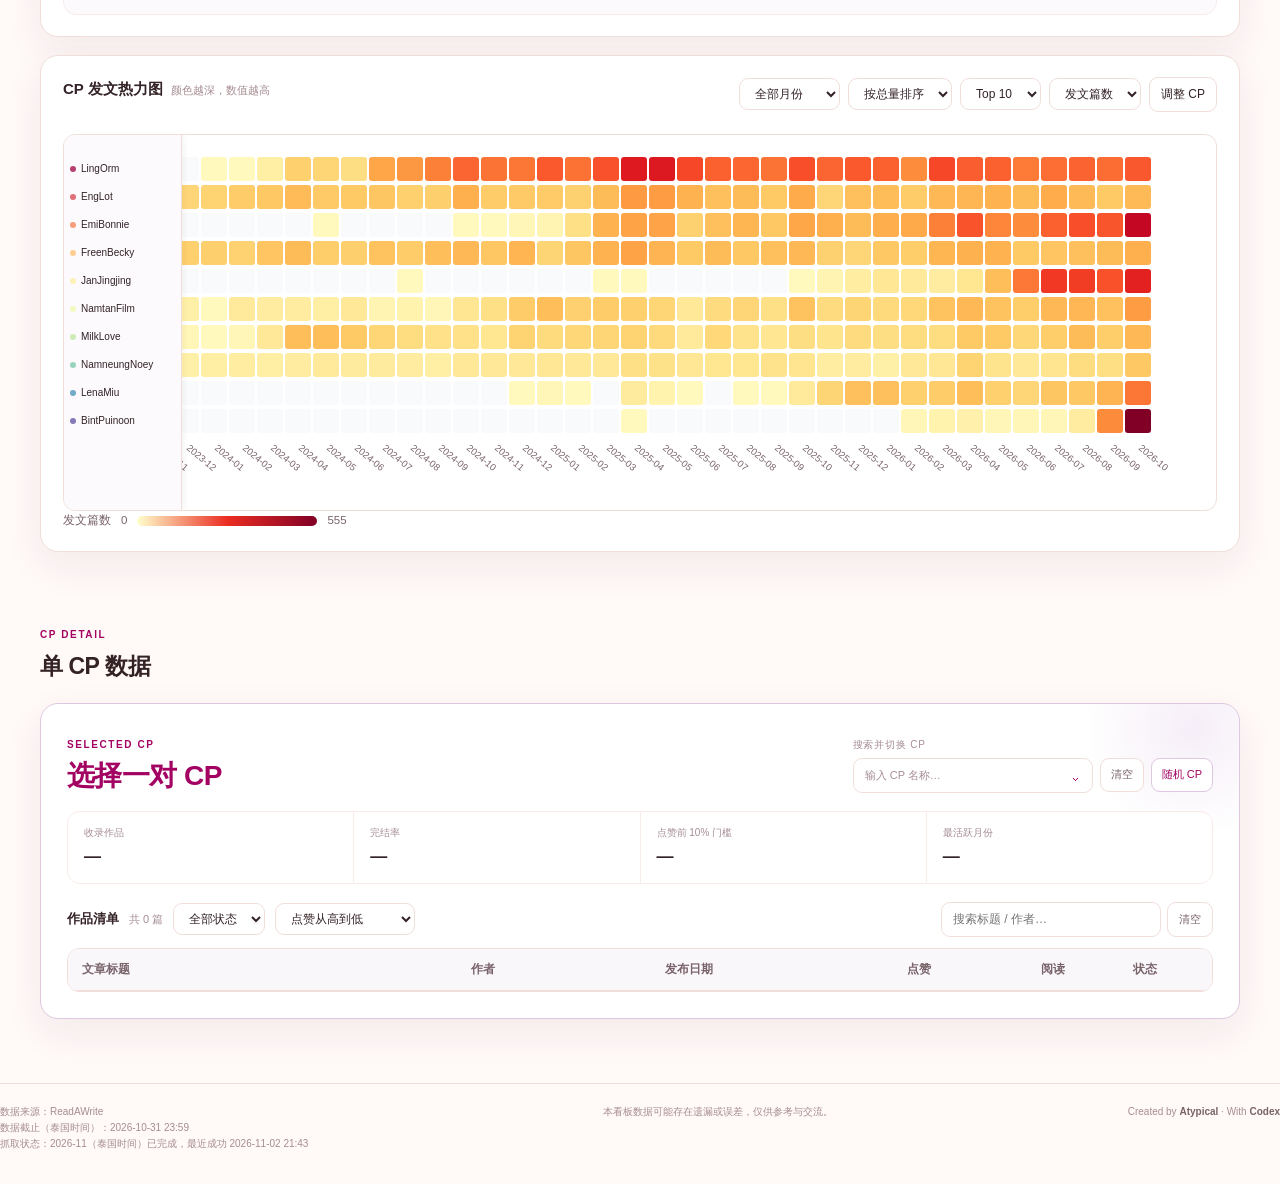
==== commit 04014228: "Update monthly data 2026-11-02" ====
--- a/index.html
+++ b/index.html
@@ -18,7 +18,7 @@
     <meta name="description" content="ReadAWrite 泰百 CP 同人作品数据看板。" />
     <title>泰百同人数据看板</title>
     <script defer src="vendor/d3.v7.min.js?v=f2094bbf6141"></script>
-    <link rel="stylesheet" href="style.css?v=07e636f7b46c" />
+    <link rel="stylesheet" href="style.css?v=37a880a931ca" />
 </head>
 <body>
     <header class="site-header">
@@ -89,7 +89,7 @@
 
     </main>
 
-    <footer id="pageFooter"><span>数据来源：ReadAWrite<br>数据截止（泰国时间）：<span id="dataCutoff">—</span></span><span class="footer-disclaimer">本看板数据可能存在遗漏或误差，仅供参考与交流。</span><span>Created by <strong>Atypical</strong> · With <strong>Codex</strong></span></footer>
+    <footer id="pageFooter"><span>数据来源：ReadAWrite<br>数据截止（泰国时间）：<span id="dataCutoff">—</span><br><span id="sourceFreshness">抓取状态：加载中</span></span><span class="footer-disclaimer">本看板数据可能存在遗漏或误差，仅供参考与交流。</span><span>Created by <strong>Atypical</strong> · With <strong>Codex</strong></span></footer>
     <div class="daily-draw-layer" id="dailyDrawLayer" hidden>
         <button class="daily-draw-close" id="dailyDrawClose" type="button" aria-label="关闭抽卡结果">×</button>
         <div class="daily-card-scene">
@@ -122,6 +122,6 @@
     </dialog>
     <div class="tooltip" id="tooltip"></div>
     <script defer src="cp_catalog.js"></script>
-    <script defer src="script.js?v=1479b30565b5"></script>
+    <script defer src="script.js?v=6d256c7594cb"></script>
 </body>
 </html>
--- a/style.css
+++ b/style.css
@@ -31,7 +31,7 @@
 .focus-picker-row{display:flex;align-items:center;gap:7px}.focus-combobox{position:relative;flex:1;min-width:240px}.focus-combobox .search-input{width:100%;padding-right:36px}.focus-combobox>button{position:absolute;top:1px;right:1px;width:34px;height:34px;border:0;background:transparent;color:var(--accent);font:inherit;cursor:pointer}.focus-cp-options{position:absolute;top:calc(100% + 6px);right:0;left:0;z-index:30;max-height:272px;overflow-y:auto;padding:5px;border:1px solid var(--border);border-radius:10px;background:rgba(255,255,255,.98);box-shadow:var(--shadow-card);backdrop-filter:blur(10px)}.focus-cp-options[hidden]{display:none}.focus-cp-option{display:flex;width:100%;min-height:34px;align-items:center;padding:6px 9px;border:0;border-radius:7px;background:transparent;color:var(--text-main);font:inherit;font-size:13px;text-align:left;cursor:pointer}.focus-cp-option:hover,.focus-cp-option:focus{background:var(--accent-bg);color:var(--accent);outline:none}.focus-cp-empty{padding:10px;color:var(--text-sub);font-size:12px}.focus-tool-button{flex:0 0 auto;border:1px solid var(--border);border-radius:9px;background:#fff;color:var(--text-muted);padding:7px 10px;font:inherit;font-size:11px;cursor:pointer}.focus-tool-button:hover{border-color:var(--accent);color:var(--accent);background:var(--accent-bg)}.focus-tool-button.random{color:var(--accent);border-color:#dec7e1}
 .catalog-section{margin-top:58px}.catalog-grid{display:grid;grid-template-columns:repeat(3,minmax(0,1fr));gap:14px}.catalog-company{background:#fff;border:1px solid var(--border);border-radius:var(--radius);padding:17px 18px}.catalog-company h3{display:flex;justify-content:space-between;align-items:center;margin:0 0 11px;font-size:13px}.catalog-company h3 span{font-size:10px;color:var(--text-sub);font-weight:400}.catalog-cps{display:flex;flex-wrap:wrap;gap:7px}.catalog-cp{border:1px solid var(--border-light);border-radius:999px;background:#fff;padding:5px 9px;color:var(--text-muted);font:inherit;font-size:11px;cursor:pointer}.catalog-cp:hover{border-color:var(--accent);color:var(--accent);background:var(--accent-bg)}.catalog-cp.zero{color:var(--text-sub);border-style:dashed;background:#fdfafa}.catalog-cp b{font-weight:500}.catalog-cp small{margin-left:4px;color:var(--text-sub)}
 .focus-picker .search-input{min-width:240px;font-weight:500;color:var(--accent)}.focus-picker .search-input::placeholder{font-size:11px;font-weight:400;color:var(--text-sub)}.coverage-note{margin:34px 0 6px;text-align:center;color:var(--text-sub);font-size:11px}.data-note ul{margin:6px 0 0;padding-left:18px;max-width:980px}.data-note li{font-size:11px;margin:3px 0}.data-note.front-note ul{display:block;max-width:none;line-height:1.48}
-.data-note{margin:38px 0 0;padding:17px 20px;background:transparent;border-left:2px solid #d7bfdb;color:var(--text-muted)}.data-note strong{font-size:12px}.data-note p{font-size:11px;margin:3px 0 0;max-width:860px}footer{max-width:1300px;margin:auto;padding:20px 0 32px;border-top:1px solid var(--border);display:flex;justify-content:space-between;gap:12px;font-size:10px;color:var(--text-sub)}footer .footer-disclaimer{flex:1;text-align:center}footer strong{color:var(--text-muted)}
+.data-note{margin:38px 0 0;padding:17px 20px;background:transparent;border-left:2px solid #d7bfdb;color:var(--text-muted)}.data-note strong{font-size:12px}.data-note p{font-size:11px;margin:3px 0 0;max-width:860px}footer{max-width:1300px;margin:auto;padding:20px 0 32px;border-top:1px solid var(--border);display:flex;justify-content:space-between;gap:12px;font-size:10px;color:var(--text-sub)}footer .footer-disclaimer{flex:1;text-align:center}footer strong{color:var(--text-muted)}#sourceFreshness.source-stale{color:#a64f3b;font-weight:700}
 .tooltip{position:fixed;padding:9px 12px;max-width:320px;font-size:11px;background:#2d2631;color:#fff;border-radius:8px;pointer-events:none;opacity:0;z-index:999;box-shadow:0 10px 30px rgba(0,0,0,.22)}.axis text{font-size:10px;fill:var(--text-muted)}.axis line,.axis path{stroke:var(--border)}.growth-legend-row{display:flex;align-items:center;gap:5px;cursor:pointer;color:var(--text-muted)}.growth-legend-swatch{width:15px;height:3px;border-radius:2px}
 .cp-company-group{background:#fff!important;border-color:var(--border)!important}.cp-company-group span[style*="color: var(--accent)"]{color:var(--accent)!important}
 button:focus-visible,a:focus-visible,input:focus-visible,select:focus-visible{outline:2px solid var(--accent);outline-offset:2px}
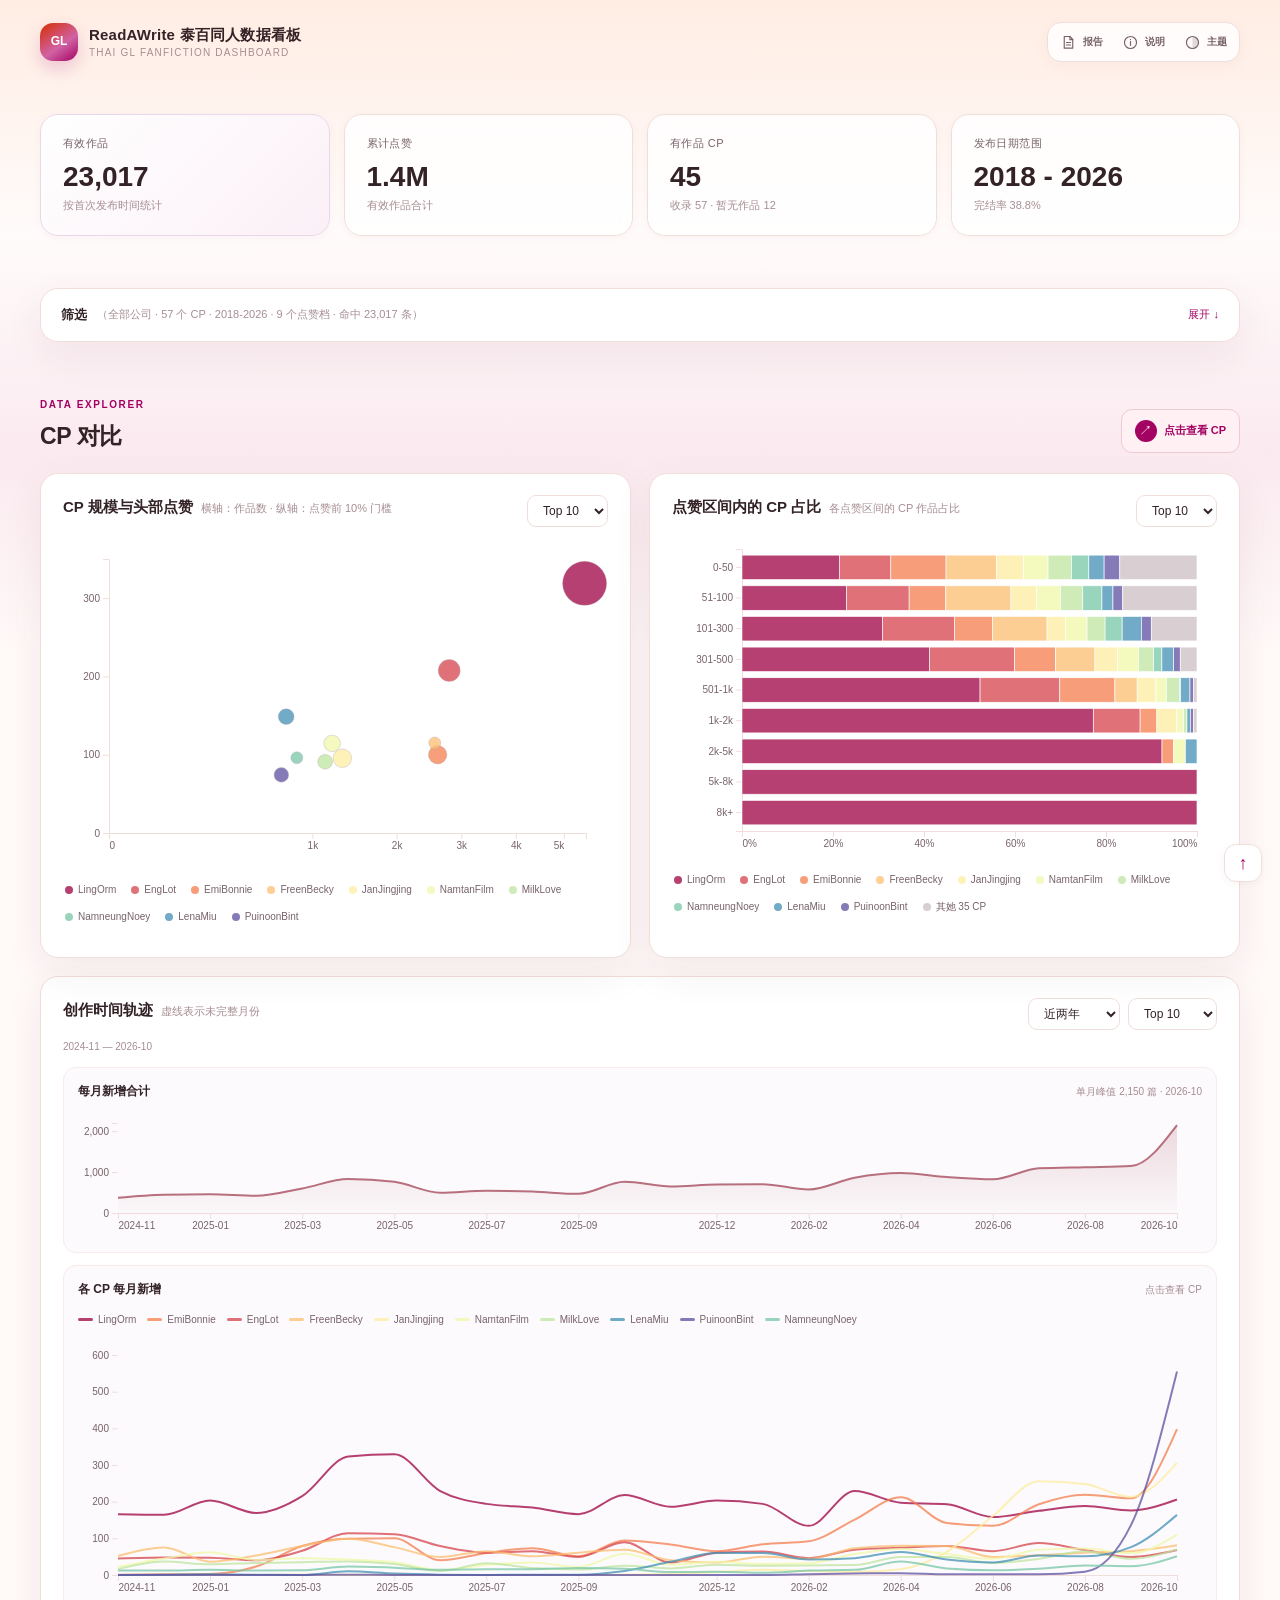
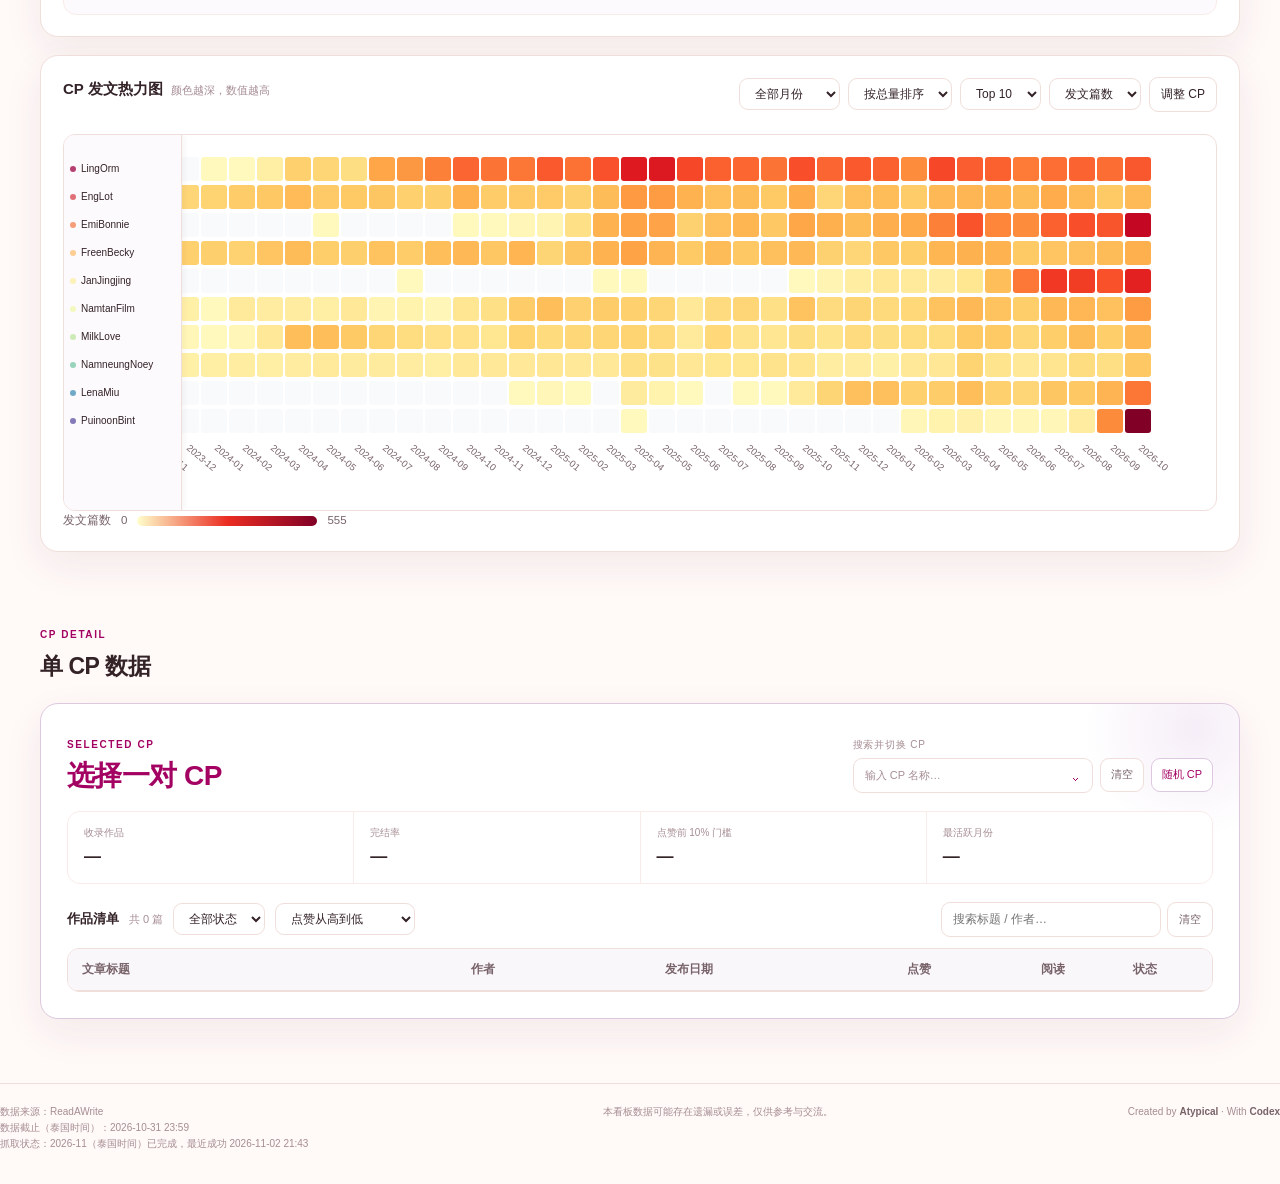
==== commit d7b8ac1f: "Update monthly data 2026-11-02" ====
--- a/index.html
+++ b/index.html
@@ -121,7 +121,7 @@
         </form>
     </dialog>
     <div class="tooltip" id="tooltip"></div>
-    <script defer src="cp_catalog.js"></script>
+    <script defer src="cp_catalog.js?v=e14997d4f72d"></script>
     <script defer src="script.js?v=6d256c7594cb"></script>
 </body>
 </html>
